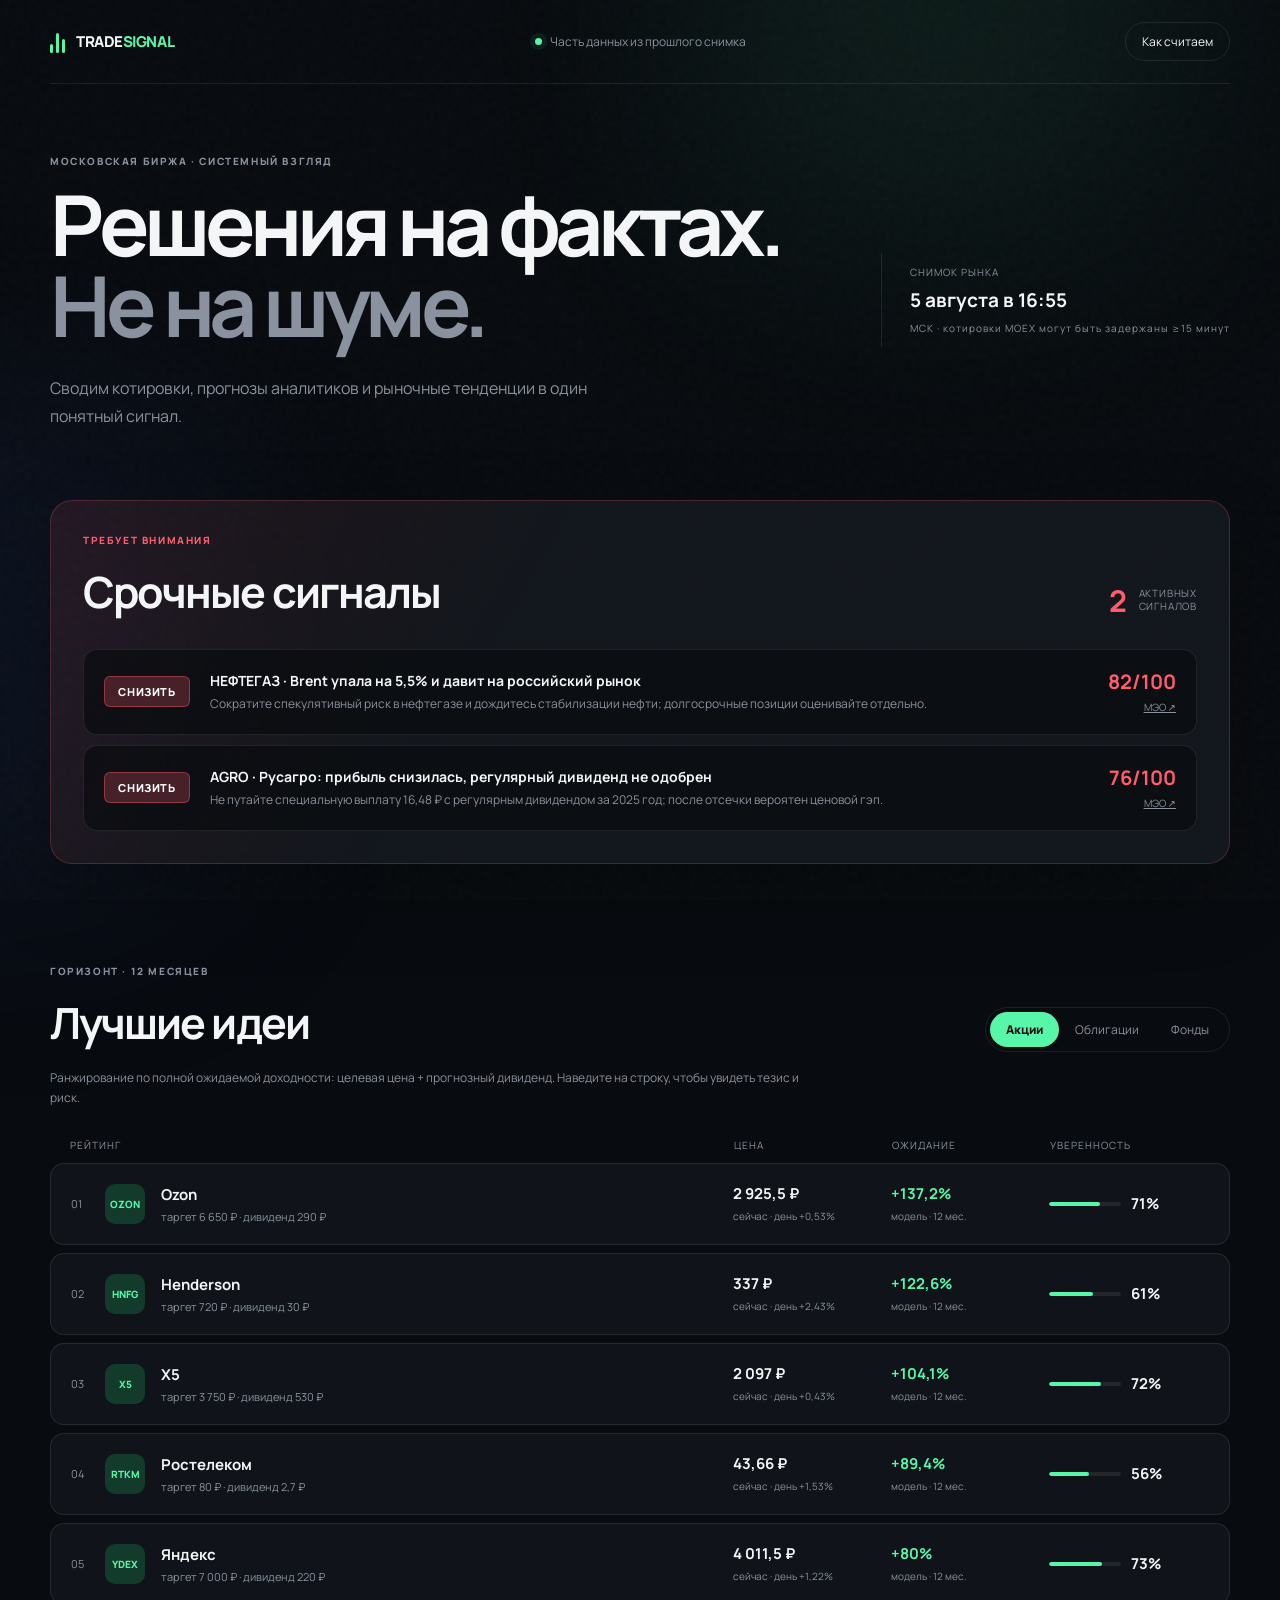
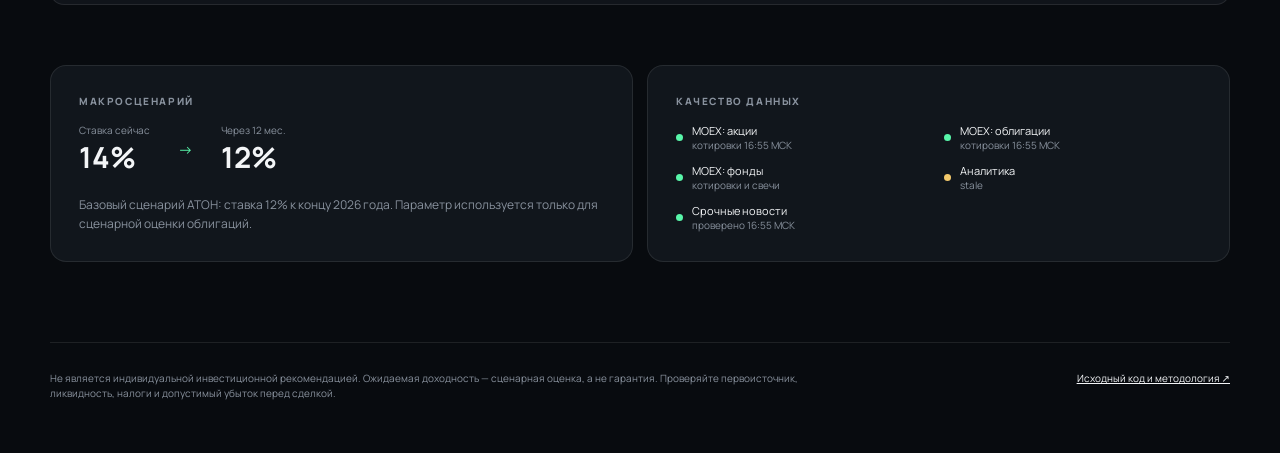
==== index.html @ 55009b74 "Build Russian market signal dashboard Provide transparent rankings and urgent alerts with scheduled " ====
<!doctype html>
<html lang="ru">
<head>
  <meta charset="utf-8">
  <meta name="viewport" content="width=device-width,initial-scale=1">
  <meta name="description" content="Сигналы по акциям, облигациям и фондам Московской биржи">
  <title>TradeSignal — российский рынок</title>
  <link rel="preconnect" href="https://fonts.googleapis.com">
  <link rel="preconnect" href="https://fonts.gstatic.com" crossorigin>
  <link href="https://fonts.googleapis.com/css2?family=Manrope:wght@400;500;600;700;800&display=swap" rel="stylesheet">
  <link rel="stylesheet" href="styles.css">
</head>
<body>
  <div class="ambient ambient-a"></div>
  <div class="ambient ambient-b"></div>
  <header class="site-header">
    <a class="brand" href="#" aria-label="TradeSignal">
      <span class="brand-mark"><i></i><i></i><i></i></span>
      <span>TRADE<span>SIGNAL</span></span>
    </a>
    <div class="market-state"><span class="pulse"></span><span id="market-state">Данные загружаются</span></div>
    <button class="ghost-button" id="method-button">Как считаем</button>
  </header>

  <main>
    <section class="hero">
      <div>
        <p class="eyebrow">МОСКОВСКАЯ БИРЖА · СИСТЕМНЫЙ ВЗГЛЯД</p>
        <h1>Решения на фактах.<br><span>Не на шуме.</span></h1>
        <p class="hero-copy">Сводим котировки, прогнозы аналитиков и рыночные тенденции в один понятный сигнал.</p>
      </div>
      <div class="hero-meta">
        <span>СНИМОК РЫНКА</span>
        <strong id="updated-at">—</strong>
        <small>МСК · котировки MOEX могут быть задержаны ≥15 минут</small>
      </div>
    </section>

    <section class="urgent-section" aria-labelledby="urgent-title">
      <div class="urgent-heading">
        <div>
          <p class="eyebrow danger">ТРЕБУЕТ ВНИМАНИЯ</p>
          <h2 id="urgent-title">Срочные сигналы</h2>
        </div>
        <div class="signal-count"><b id="signal-count">0</b><span>активных<br>сигналов</span></div>
      </div>
      <div id="urgent-list" class="urgent-list">
        <div class="empty-state">Проверяем свежие события…</div>
      </div>
    </section>

    <section class="ideas-section">
      <div class="section-heading">
        <div>
          <p class="eyebrow">ГОРИЗОНТ · 12 МЕСЯЦЕВ</p>
          <h2>Лучшие идеи</h2>
        </div>
        <div class="tabs" role="tablist" aria-label="Тип инструмента">
          <button class="tab active" data-type="stocks" role="tab">Акции</button>
          <button class="tab" data-type="bonds" role="tab">Облигации</button>
          <button class="tab" data-type="funds" role="tab">Фонды</button>
        </div>
      </div>
      <div class="category-note" id="category-note"></div>
      <div class="ranking-head">
        <span>Рейтинг</span><span>Цена</span><span>Ожидание</span><span>Уверенность</span>
      </div>
      <div id="ranking" class="ranking"></div>
    </section>

    <section class="context-grid">
      <article class="context-card">
        <p class="eyebrow">МАКРОСЦЕНАРИЙ</p>
        <div class="rate-row">
          <div><span>Ставка сейчас</span><strong id="rate-now">—</strong></div>
          <span class="rate-arrow">→</span>
          <div><span>Через 12 мес.</span><strong id="rate-target">—</strong></div>
        </div>
        <p id="macro-note"></p>
      </article>
      <article class="context-card">
        <p class="eyebrow">КАЧЕСТВО ДАННЫХ</p>
        <div id="source-health" class="source-health"></div>
      </article>
    </section>
  </main>

  <footer>
    <p id="disclaimer"></p>
    <a href="https://github.com/VasyaForester/TradeSignal" target="_blank" rel="noreferrer">Исходный код и методология ↗</a>
  </footer>

  <dialog id="method-dialog">
    <button class="dialog-close" aria-label="Закрыть">×</button>
    <p class="eyebrow">МЕТОДОЛОГИЯ</p>
    <h2>Откуда берется рейтинг</h2>
    <div class="method-block">
      <b>Акции</b>
      <p>Полная ожидаемая доходность = рост до целевой цены аналитиков + прогнозный дивиденд. Уверенность снижается по мере устаревания прогноза.</p>
    </div>
    <div class="method-block">
      <b>Облигации</b>
      <p>Доходность к погашению + сценарный эффект изменения ставки с учетом дюрации. Это сценарий, не обещание результата.</p>
    </div>
    <div class="method-block">
      <b>Фонды</b>
      <p id="fund-method"></p>
    </div>
    <p class="dialog-warning">Любой сигнал — повод для проверки, а не команда на сделку. Учитывайте горизонт, ликвидность и допустимый убыток.</p>
  </dialog>

  <script src="app.js" defer></script>
</body>
</html>
---- styles.css ----
:root {
  --bg: #080b0f;
  --panel: rgba(18, 23, 29, .86);
  --panel-2: #11161c;
  --line: rgba(255, 255, 255, .09);
  --text: #f3f5f7;
  --muted: #89929e;
  --green: #58f6a9;
  --green-deep: #123b2b;
  --red: #ff5d6c;
  --amber: #f3c96b;
}

* { box-sizing: border-box; }
html { scroll-behavior: smooth; }
body {
  margin: 0;
  color: var(--text);
  background: var(--bg);
  font-family: "Manrope", system-ui, sans-serif;
  font-size: 15px;
  min-height: 100vh;
}
body::before {
  content: "";
  position: fixed;
  inset: 0;
  pointer-events: none;
  opacity: .18;
  background-image: url("data:image/svg+xml,%3Csvg viewBox='0 0 180 180' xmlns='http://www.w3.org/2000/svg'%3E%3Cfilter id='n'%3E%3CfeTurbulence type='fractalNoise' baseFrequency='.8' numOctaves='3' stitchTiles='stitch'/%3E%3C/filter%3E%3Crect width='100%25' height='100%25' filter='url(%23n)' opacity='.14'/%3E%3C/svg%3E");
}
.ambient { position: fixed; width: 480px; height: 480px; filter: blur(130px); opacity: .07; pointer-events: none; }
.ambient-a { background: var(--green); top: -240px; right: 8%; }
.ambient-b { background: #4b76ff; bottom: 0; left: -260px; }

.site-header, main, footer { width: min(1180px, calc(100% - 48px)); margin-inline: auto; position: relative; }
.site-header {
  height: 84px;
  display: grid;
  grid-template-columns: 1fr auto 1fr;
  align-items: center;
  border-bottom: 1px solid var(--line);
}
.brand { color: var(--text); text-decoration: none; font-weight: 800; letter-spacing: -.03em; display: flex; gap: 11px; align-items: center; }
.brand > span:last-child span { color: var(--green); }
.brand-mark { display: flex; height: 22px; gap: 3px; align-items: end; }
.brand-mark i { width: 3px; border-radius: 2px; display: block; background: var(--green); }
.brand-mark i:nth-child(1) { height: 9px; } .brand-mark i:nth-child(2) { height: 20px; } .brand-mark i:nth-child(3) { height: 14px; }
.market-state { color: var(--muted); font-size: 12px; display: flex; align-items: center; gap: 8px; }
.pulse { width: 7px; height: 7px; border-radius: 50%; background: var(--green); box-shadow: 0 0 0 5px rgba(88, 246, 169, .08); }
.ghost-button { justify-self: end; color: var(--text); border: 1px solid var(--line); background: transparent; padding: 10px 16px; border-radius: 99px; cursor: pointer; font: inherit; font-size: 12px; }
.ghost-button:hover { border-color: rgba(88,246,169,.45); }

.hero { min-height: 380px; display: flex; align-items: center; justify-content: space-between; padding: 70px 0 54px; }
.eyebrow { margin: 0 0 15px; color: var(--muted); letter-spacing: .16em; font-size: 10px; font-weight: 800; }
.eyebrow.danger { color: var(--red); }
h1, h2, p { margin-top: 0; }
h1 { font-size: clamp(46px, 7vw, 84px); line-height: .97; letter-spacing: -.065em; margin-bottom: 28px; max-width: 800px; }
h1 span { color: var(--muted); }
h2 { font-size: clamp(28px, 4vw, 43px); letter-spacing: -.045em; margin-bottom: 0; }
.hero-copy { color: var(--muted); max-width: 575px; line-height: 1.75; font-size: 16px; }
.hero-meta { border-left: 1px solid var(--line); min-width: 215px; padding: 12px 0 12px 28px; display: flex; flex-direction: column; gap: 8px; }
.hero-meta span, .hero-meta small { color: var(--muted); font-size: 10px; letter-spacing: .1em; }
.hero-meta strong { font-size: 19px; }

.urgent-section {
  background: linear-gradient(120deg, rgba(255,93,108,.1), rgba(20,25,31,.9) 38%);
  border: 1px solid rgba(255,93,108,.23);
  border-radius: 22px;
  padding: 32px;
  box-shadow: 0 30px 80px rgba(0,0,0,.22);
}
.urgent-heading, .section-heading { display: flex; align-items: end; justify-content: space-between; gap: 30px; margin-bottom: 28px; }
.signal-count { display: flex; align-items: center; gap: 12px; }
.signal-count b { color: var(--red); font-size: 30px; }
.signal-count span { color: var(--muted); font-size: 10px; line-height: 1.35; text-transform: uppercase; letter-spacing: .08em; }
.urgent-list { display: grid; gap: 10px; }
.urgent-card {
  display: grid;
  grid-template-columns: 86px 1fr auto;
  gap: 20px;
  align-items: center;
  background: rgba(8,11,15,.65);
  border: 1px solid var(--line);
  padding: 18px 20px;
  border-radius: 14px;
}
.action { font-weight: 800; font-size: 11px; border-radius: 6px; padding: 7px 8px; text-align: center; letter-spacing: .06em; }
.action.sell { color: #fff; background: rgba(255,93,108,.24); border: 1px solid rgba(255,93,108,.4); }
.action.buy { color: var(--green); background: rgba(88,246,169,.1); border: 1px solid rgba(88,246,169,.25); }
.urgent-copy h3 { font-size: 14px; margin: 0 0 5px; }
.urgent-copy p { color: var(--muted); margin: 0; font-size: 12px; }
.urgent-source { text-align: right; }
.urgent-source b { display: block; font-size: 20px; color: var(--red); }
.urgent-source a { color: var(--muted); font-size: 10px; }
.empty-state { color: var(--muted); padding: 22px; border: 1px dashed var(--line); border-radius: 12px; text-align: center; }

.ideas-section { padding: 100px 0 60px; }
.tabs { display: flex; border: 1px solid var(--line); padding: 4px; border-radius: 99px; }
.tab { border: 0; color: var(--muted); background: transparent; border-radius: 99px; padding: 9px 16px; font: inherit; font-size: 12px; cursor: pointer; }
.tab.active { color: var(--bg); background: var(--green); font-weight: 800; }
.category-note { color: var(--muted); font-size: 12px; line-height: 1.65; max-width: 770px; min-height: 20px; margin: -12px 0 30px; }
.ranking-head, .rank-card {
  display: grid;
  grid-template-columns: minmax(320px, 1fr) 140px 140px 160px;
  gap: 18px;
  align-items: center;
}
.ranking-head { padding: 0 20px 11px; color: var(--muted); font-size: 10px; text-transform: uppercase; letter-spacing: .1em; }
.ranking { display: grid; gap: 8px; }
.rank-card { padding: 19px 20px; border: 1px solid var(--line); background: var(--panel); border-radius: 14px; transition: transform .2s, border-color .2s; }
.rank-card:hover { transform: translateY(-2px); border-color: rgba(88,246,169,.25); }
.instrument { display: flex; align-items: center; gap: 16px; min-width: 0; }
.rank-number { color: var(--muted); font-size: 11px; width: 18px; }
.ticker-icon { width: 40px; height: 40px; border-radius: 10px; background: var(--green-deep); color: var(--green); display: grid; place-items: center; font-size: 10px; font-weight: 800; }
.instrument-name { min-width: 0; }
.instrument-name b, .instrument-name span { display: block; }
.instrument-name span { color: var(--muted); font-size: 11px; margin-top: 4px; white-space: nowrap; overflow: hidden; text-overflow: ellipsis; max-width: 330px; }
.metric b { display: block; font-size: 15px; }
.metric small { color: var(--muted); font-size: 10px; }
.expected { color: var(--green); }
.confidence { display: flex; align-items: center; gap: 10px; }
.confidence-track { width: 72px; height: 4px; background: rgba(255,255,255,.08); overflow: hidden; border-radius: 2px; }
.confidence-track i { height: 100%; background: var(--green); display: block; border-radius: 2px; }
.details { display: none; grid-column: 1 / -1; border-top: 1px solid var(--line); padding-top: 16px; margin-top: 2px; grid-template-columns: 1fr 1fr; gap: 24px; color: var(--muted); font-size: 12px; line-height: 1.6; }
.rank-card:hover .details { display: grid; }
.details b { color: var(--text); display: block; margin-bottom: 3px; }

.context-grid { display: grid; grid-template-columns: 1fr 1fr; gap: 14px; margin-bottom: 80px; }
.context-card { padding: 28px; background: var(--panel-2); border: 1px solid var(--line); border-radius: 16px; }
.context-card > p:last-child { color: var(--muted); font-size: 12px; line-height: 1.6; margin: 18px 0 0; }
.rate-row { display: flex; align-items: center; gap: 28px; }
.rate-row div span, .source-item span { color: var(--muted); display: block; font-size: 10px; }
.rate-row strong { font-size: 29px; }
.rate-arrow { color: var(--green); }
.source-health { display: grid; grid-template-columns: 1fr 1fr; gap: 11px; }
.source-item { display: flex; gap: 9px; align-items: center; font-size: 11px; }
.source-dot { width: 7px; height: 7px; border-radius: 50%; background: var(--green); }
.source-dot.stale { background: var(--amber); } .source-dot.error { background: var(--red); }

footer { border-top: 1px solid var(--line); padding: 28px 0 42px; display: flex; justify-content: space-between; gap: 24px; color: var(--muted); font-size: 10px; line-height: 1.5; }
footer p { max-width: 760px; }
footer a { color: var(--text); white-space: nowrap; }

dialog { color: var(--text); background: #12171d; border: 1px solid var(--line); border-radius: 18px; width: min(620px, calc(100% - 32px)); padding: 34px; box-shadow: 0 50px 120px #000; }
dialog::backdrop { background: rgba(0,0,0,.72); backdrop-filter: blur(8px); }
.dialog-close { position: absolute; right: 18px; top: 15px; color: var(--muted); border: 0; background: none; font-size: 25px; cursor: pointer; }
.method-block { border-top: 1px solid var(--line); padding: 17px 0 0; margin-top: 17px; }
.method-block p, .dialog-warning { color: var(--muted); line-height: 1.65; font-size: 12px; margin-bottom: 0; }
.dialog-warning { color: var(--amber); }

@media (max-width: 820px) {
  .site-header { grid-template-columns: 1fr auto; }
  .market-state { display: none; }
  .hero { display: block; min-height: 0; padding: 62px 0; }
  .hero-meta { margin-top: 40px; }
  .ranking-head { display: none; }
  .rank-card { grid-template-columns: 1fr 1fr; }
  .instrument { grid-column: 1 / -1; }
  .details { display: grid; }
  .context-grid { grid-template-columns: 1fr; }
}
@media (max-width: 560px) {
  .site-header, main, footer { width: min(100% - 28px, 1180px); }
  .site-header { height: 70px; }
  .ghost-button { padding: 8px 11px; }
  .hero { padding-top: 48px; }
  .hero-copy { font-size: 14px; }
  .urgent-section { padding: 22px 18px; }
  .urgent-card { grid-template-columns: 70px 1fr; gap: 13px; }
  .urgent-source { grid-column: 2; text-align: left; display: flex; gap: 8px; align-items: center; }
  .urgent-source b { font-size: 14px; }
  .section-heading { align-items: flex-start; flex-direction: column; }
  .ideas-section { padding-top: 72px; }
  .rank-card { padding: 17px; }
  .metric:nth-of-type(2) { display: none; }
  .details { grid-template-columns: 1fr; }
  .source-health { grid-template-columns: 1fr; }
  footer { flex-direction: column; }
}
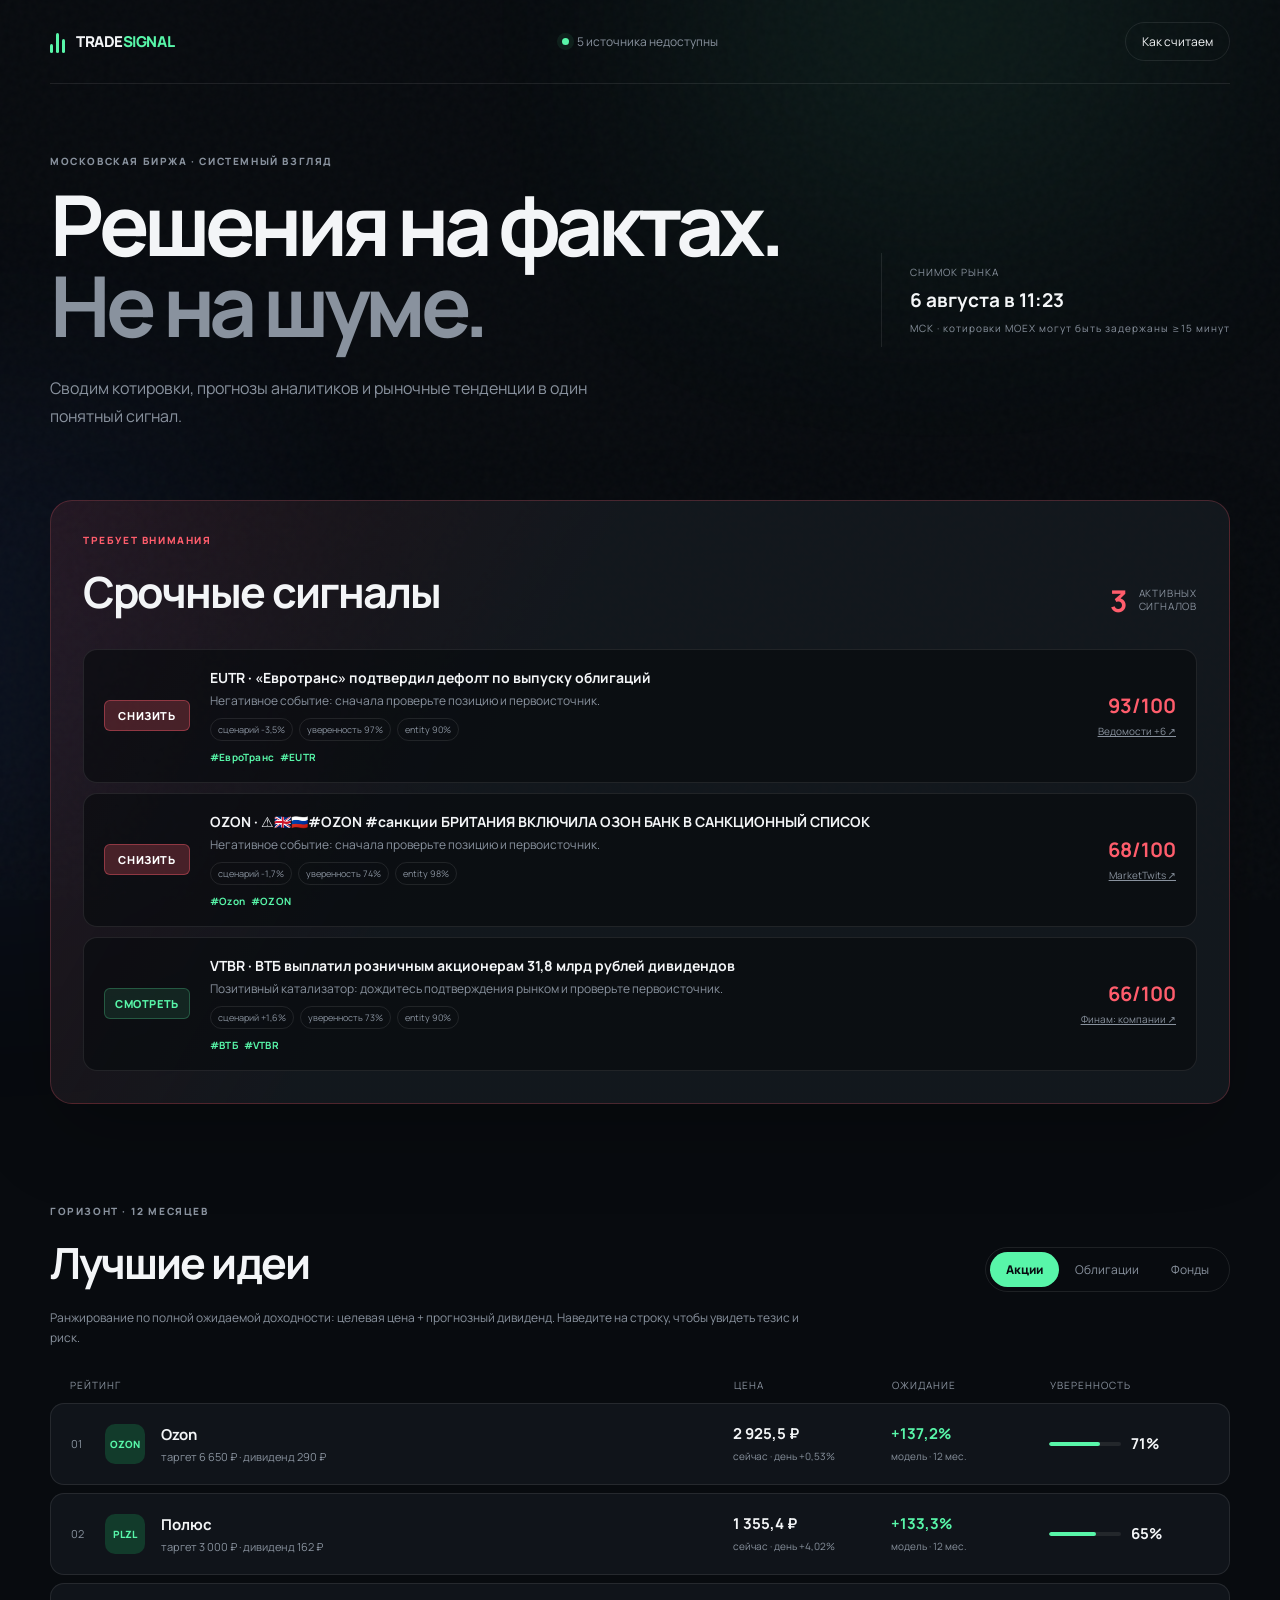
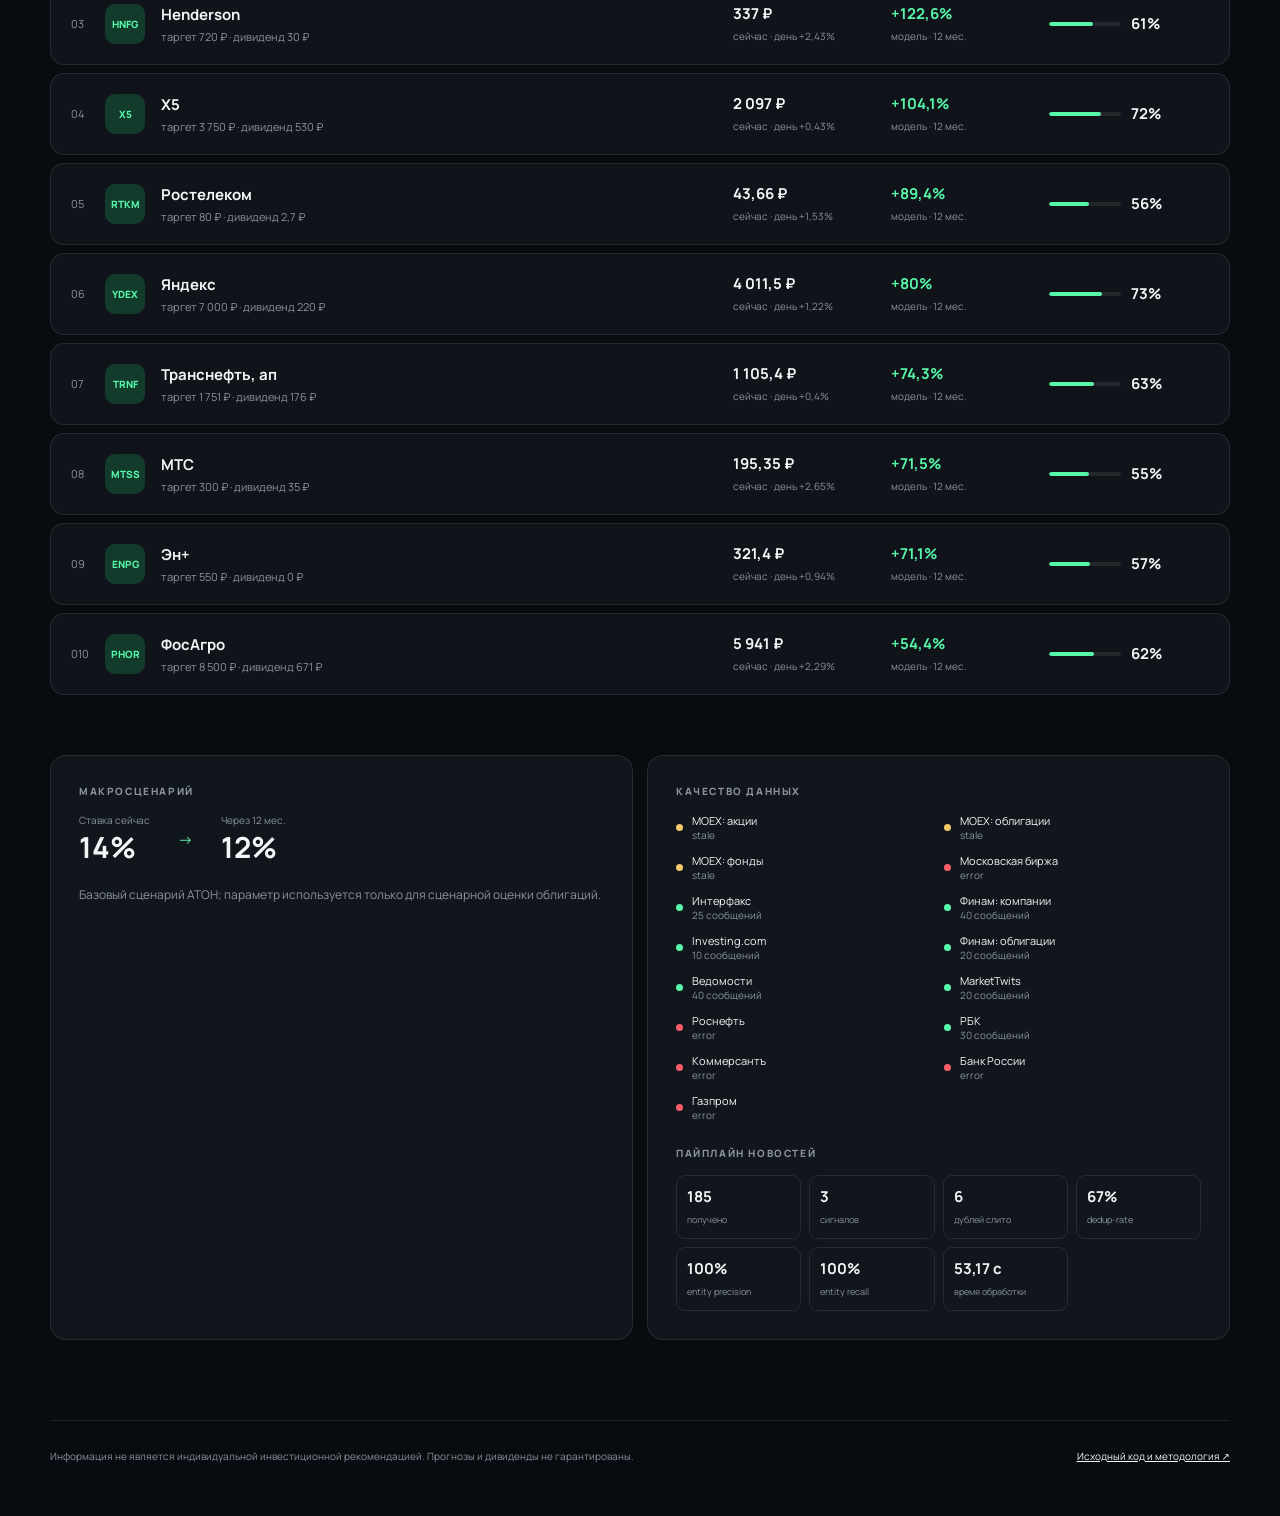
==== commit ce7219bf: "Improve news signal quality and coverage Add source expansion, entity linking, event deduplication, " ====
--- a/index.html
+++ b/index.html
@@ -81,6 +81,8 @@
       <article class="context-card">
         <p class="eyebrow">КАЧЕСТВО ДАННЫХ</p>
         <div id="source-health" class="source-health"></div>
+        <p class="eyebrow pipeline-title">ПАЙПЛАЙН НОВОСТЕЙ</p>
+        <div id="pipeline-metrics" class="pipeline-metrics"></div>
       </article>
     </section>
   </main>
@@ -106,6 +108,10 @@
       <b>Фонды</b>
       <p id="fund-method"></p>
     </div>
+    <div class="method-block">
+      <b>Срочные сигналы</b>
+      <p>Компании связываются с тикерами по явным кодам, ISIN и базе алиасов. Похожие заголовки внутри одной компании объединяются. Sentiment и сценарная реакция цены рассчитаны прозрачной правиловой моделью, а не являются прогнозом гарантированной доходности.</p>
+    </div>
     <p class="dialog-warning">Любой сигнал — повод для проверки, а не команда на сделку. Учитывайте горизонт, ликвидность и допустимый убыток.</p>
   </dialog>
 
--- a/styles.css
+++ b/styles.css
@@ -90,6 +90,10 @@
 .action.buy { color: var(--green); background: rgba(88,246,169,.1); border: 1px solid rgba(88,246,169,.25); }
 .urgent-copy h3 { font-size: 14px; margin: 0 0 5px; }
 .urgent-copy p { color: var(--muted); margin: 0; font-size: 12px; }
+.signal-impact { display: flex; flex-wrap: wrap; gap: 6px; margin-top: 9px; }
+.signal-impact span { padding: 4px 7px; border: 1px solid var(--line); border-radius: 999px; color: var(--muted); font-size: 9px; }
+.signal-tags { display: flex; flex-wrap: wrap; gap: 6px; margin-top: 9px; }
+.signal-tags span { color: var(--green); font-size: 10px; font-weight: 700; letter-spacing: .02em; }
 .urgent-source { text-align: right; }
 .urgent-source b { display: block; font-size: 20px; color: var(--red); }
 .urgent-source a { color: var(--muted); font-size: 10px; }
@@ -137,6 +141,11 @@
 .source-item { display: flex; gap: 9px; align-items: center; font-size: 11px; }
 .source-dot { width: 7px; height: 7px; border-radius: 50%; background: var(--green); }
 .source-dot.stale { background: var(--amber); } .source-dot.error { background: var(--red); }
+.pipeline-title { margin-top: 24px; }
+.pipeline-metrics { display: grid; grid-template-columns: repeat(4, 1fr); gap: 8px; }
+.pipeline-metric { padding: 10px; border: 1px solid var(--line); border-radius: 9px; }
+.pipeline-metric b { display: block; font-size: 15px; }
+.pipeline-metric span { color: var(--muted); font-size: 9px; }
 
 footer { border-top: 1px solid var(--line); padding: 28px 0 42px; display: flex; justify-content: space-between; gap: 24px; color: var(--muted); font-size: 10px; line-height: 1.5; }
 footer p { max-width: 760px; }
@@ -176,5 +185,6 @@
   .metric:nth-of-type(2) { display: none; }
   .details { grid-template-columns: 1fr; }
   .source-health { grid-template-columns: 1fr; }
+  .pipeline-metrics { grid-template-columns: 1fr 1fr; }
   footer { flex-direction: column; }
 }
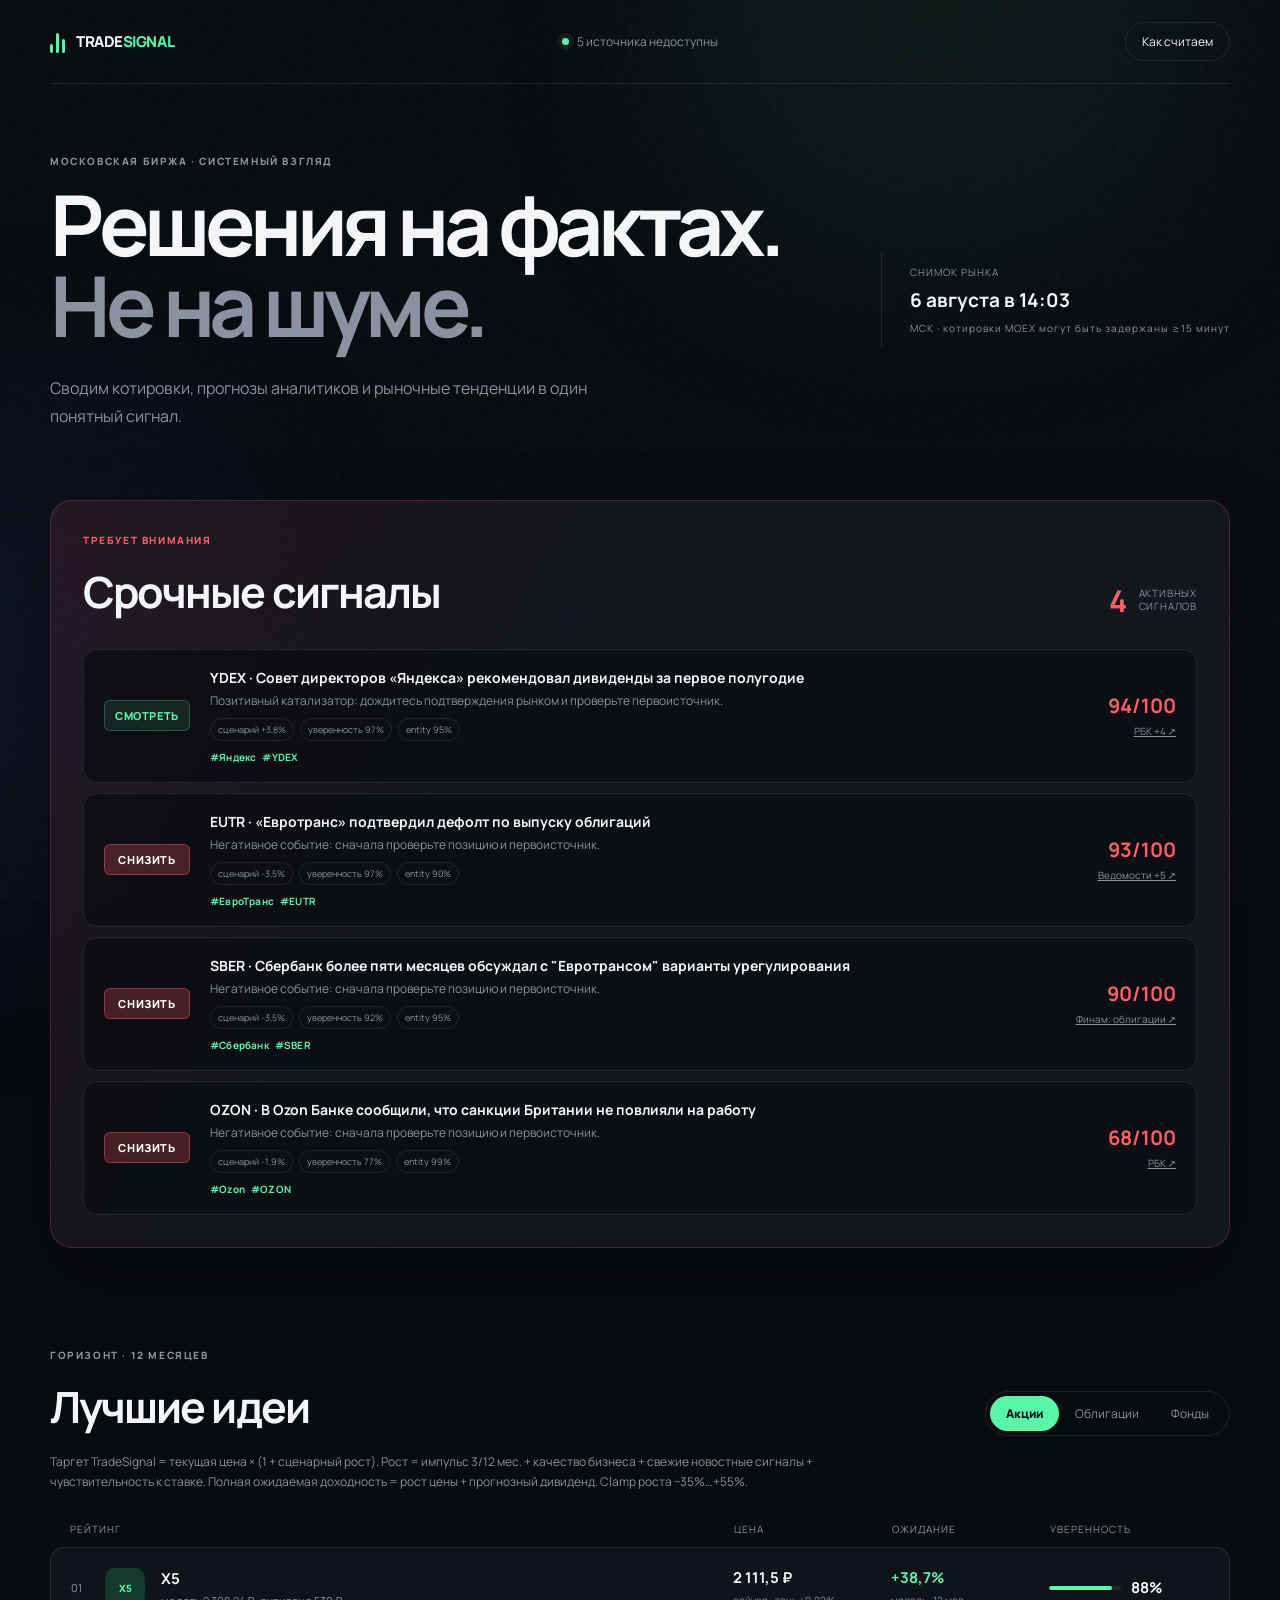
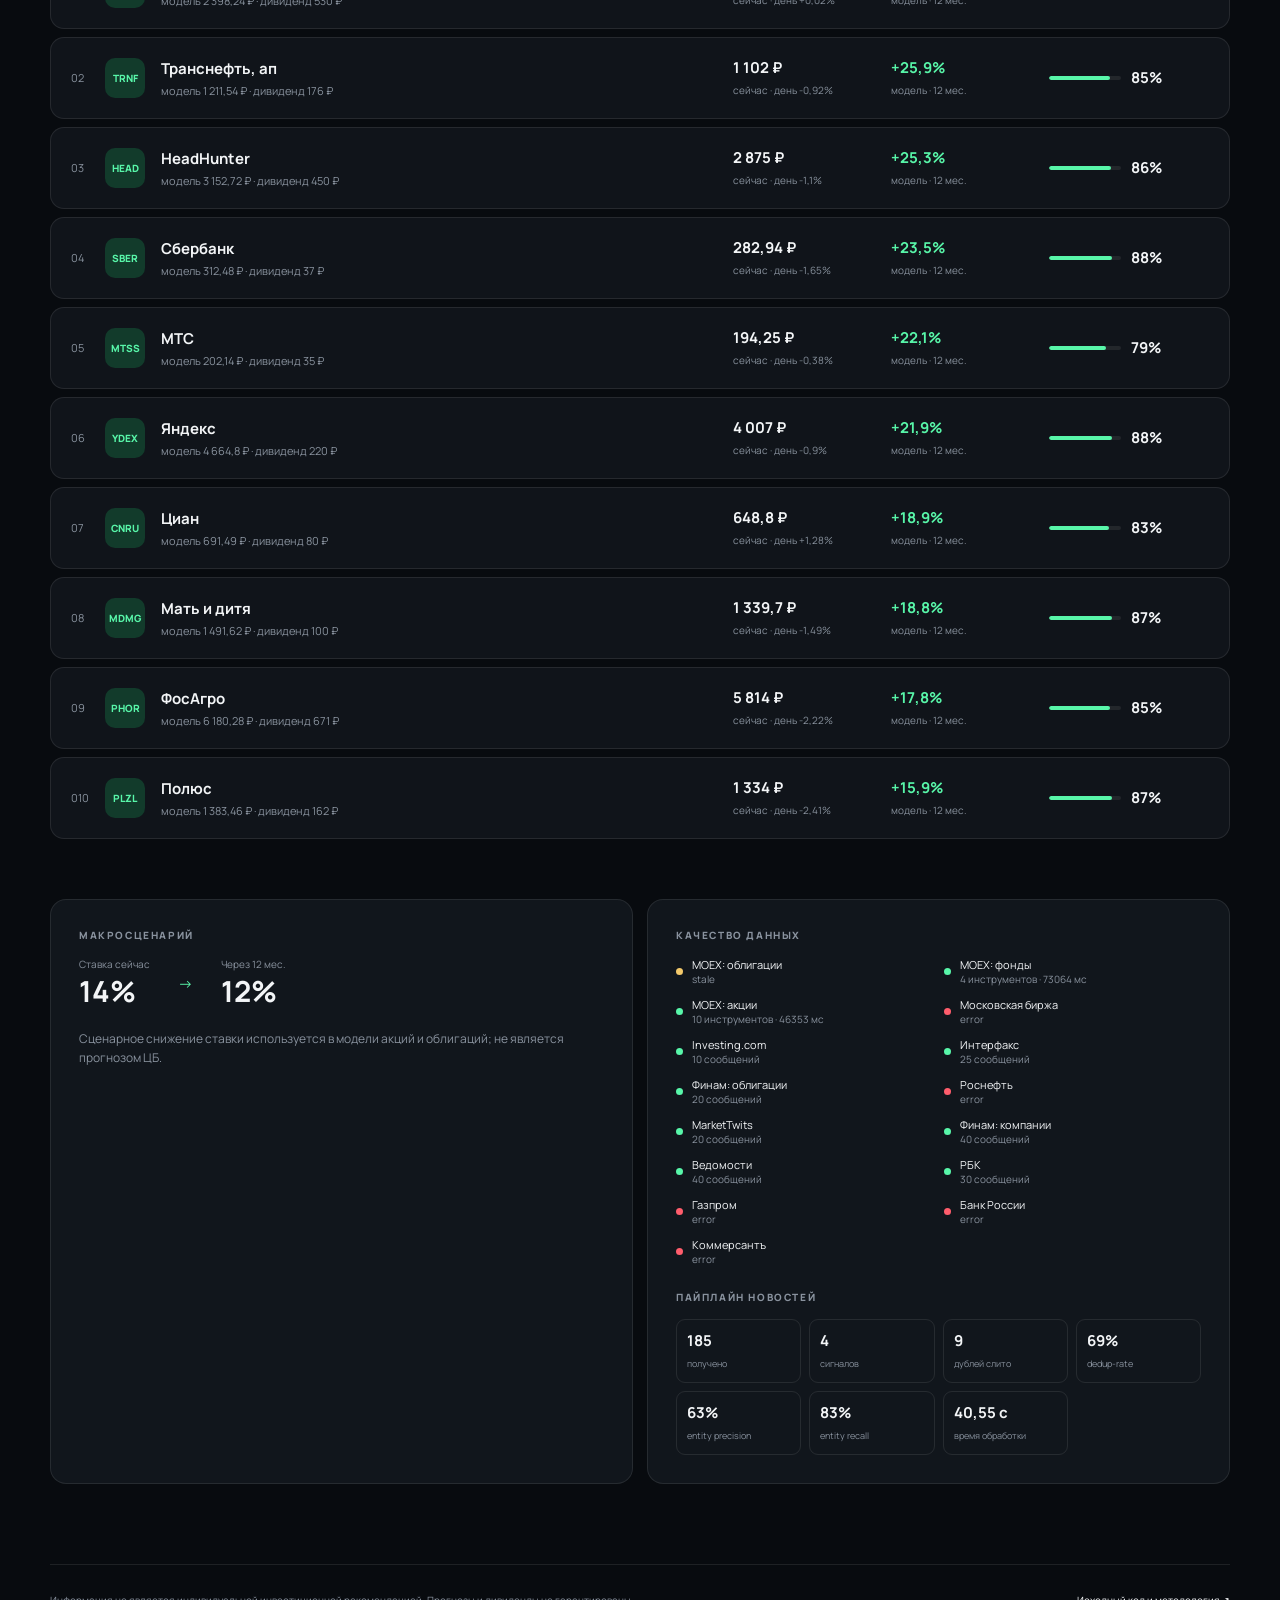
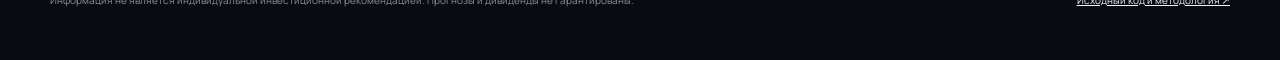
==== commit c7ff9fed: "Replace stale broker targets with TradeSignal model Compute 12-month stock targets each run from liv" ====
--- a/index.html
+++ b/index.html
@@ -98,7 +98,7 @@
     <h2>Откуда берется рейтинг</h2>
     <div class="method-block">
       <b>Акции</b>
-      <p>Полная ожидаемая доходность = рост до целевой цены аналитиков + прогнозный дивиденд. Уверенность снижается по мере устаревания прогноза.</p>
+      <p id="stock-method">Таргет пересчитывает модель TradeSignal при каждом обновлении: импульс 3/12 мес., качество бизнеса, свежие новости и чувствительность к ставке. Полная доходность = рост цены + дивиденд. Это не консенсус брокеров.</p>
     </div>
     <div class="method-block">
       <b>Облигации</b>
--- a/styles.css
+++ b/styles.css
@@ -129,6 +129,7 @@
 .details { display: none; grid-column: 1 / -1; border-top: 1px solid var(--line); padding-top: 16px; margin-top: 2px; grid-template-columns: 1fr 1fr; gap: 24px; color: var(--muted); font-size: 12px; line-height: 1.6; }
 .rank-card:hover .details { display: grid; }
 .details b { color: var(--text); display: block; margin-bottom: 3px; }
+.driver-line { display: block; margin-top: 7px; color: var(--green); font-size: 11px; }
 
 .context-grid { display: grid; grid-template-columns: 1fr 1fr; gap: 14px; margin-bottom: 80px; }
 .context-card { padding: 28px; background: var(--panel-2); border: 1px solid var(--line); border-radius: 16px; }
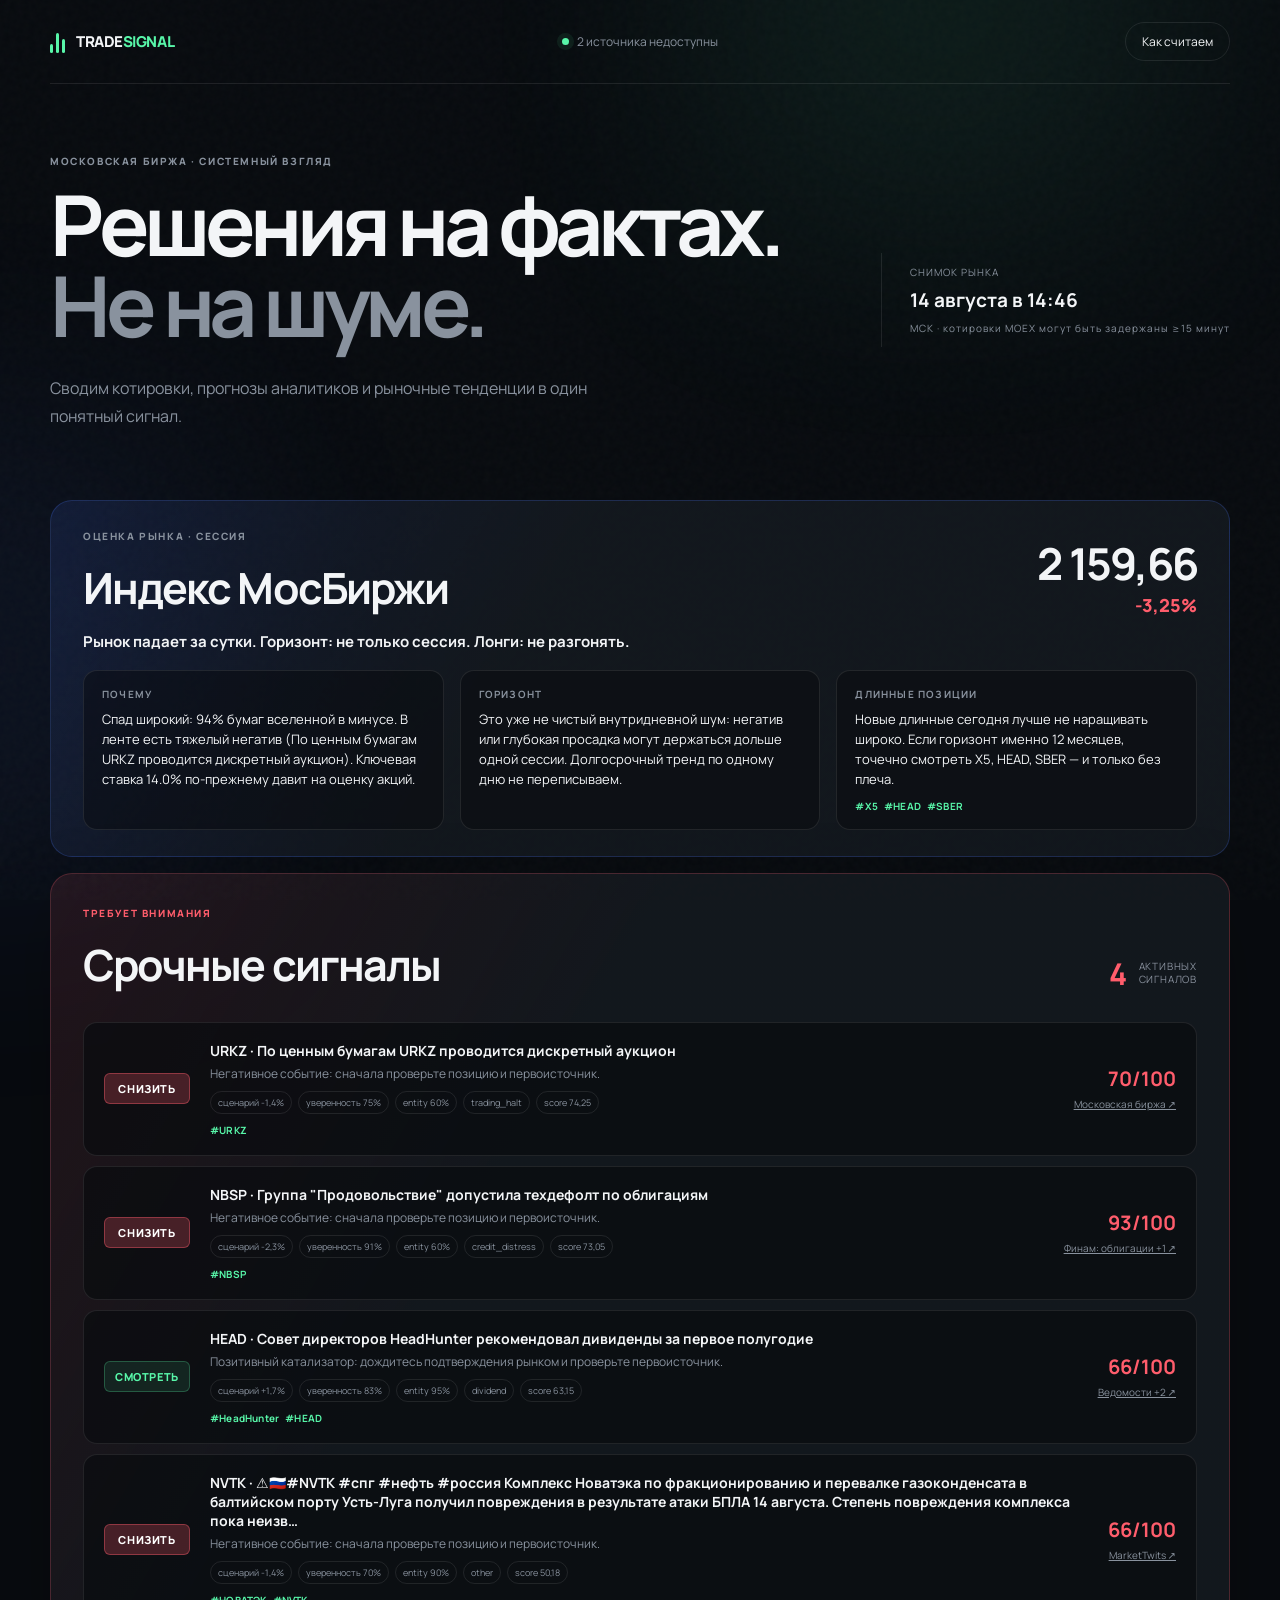
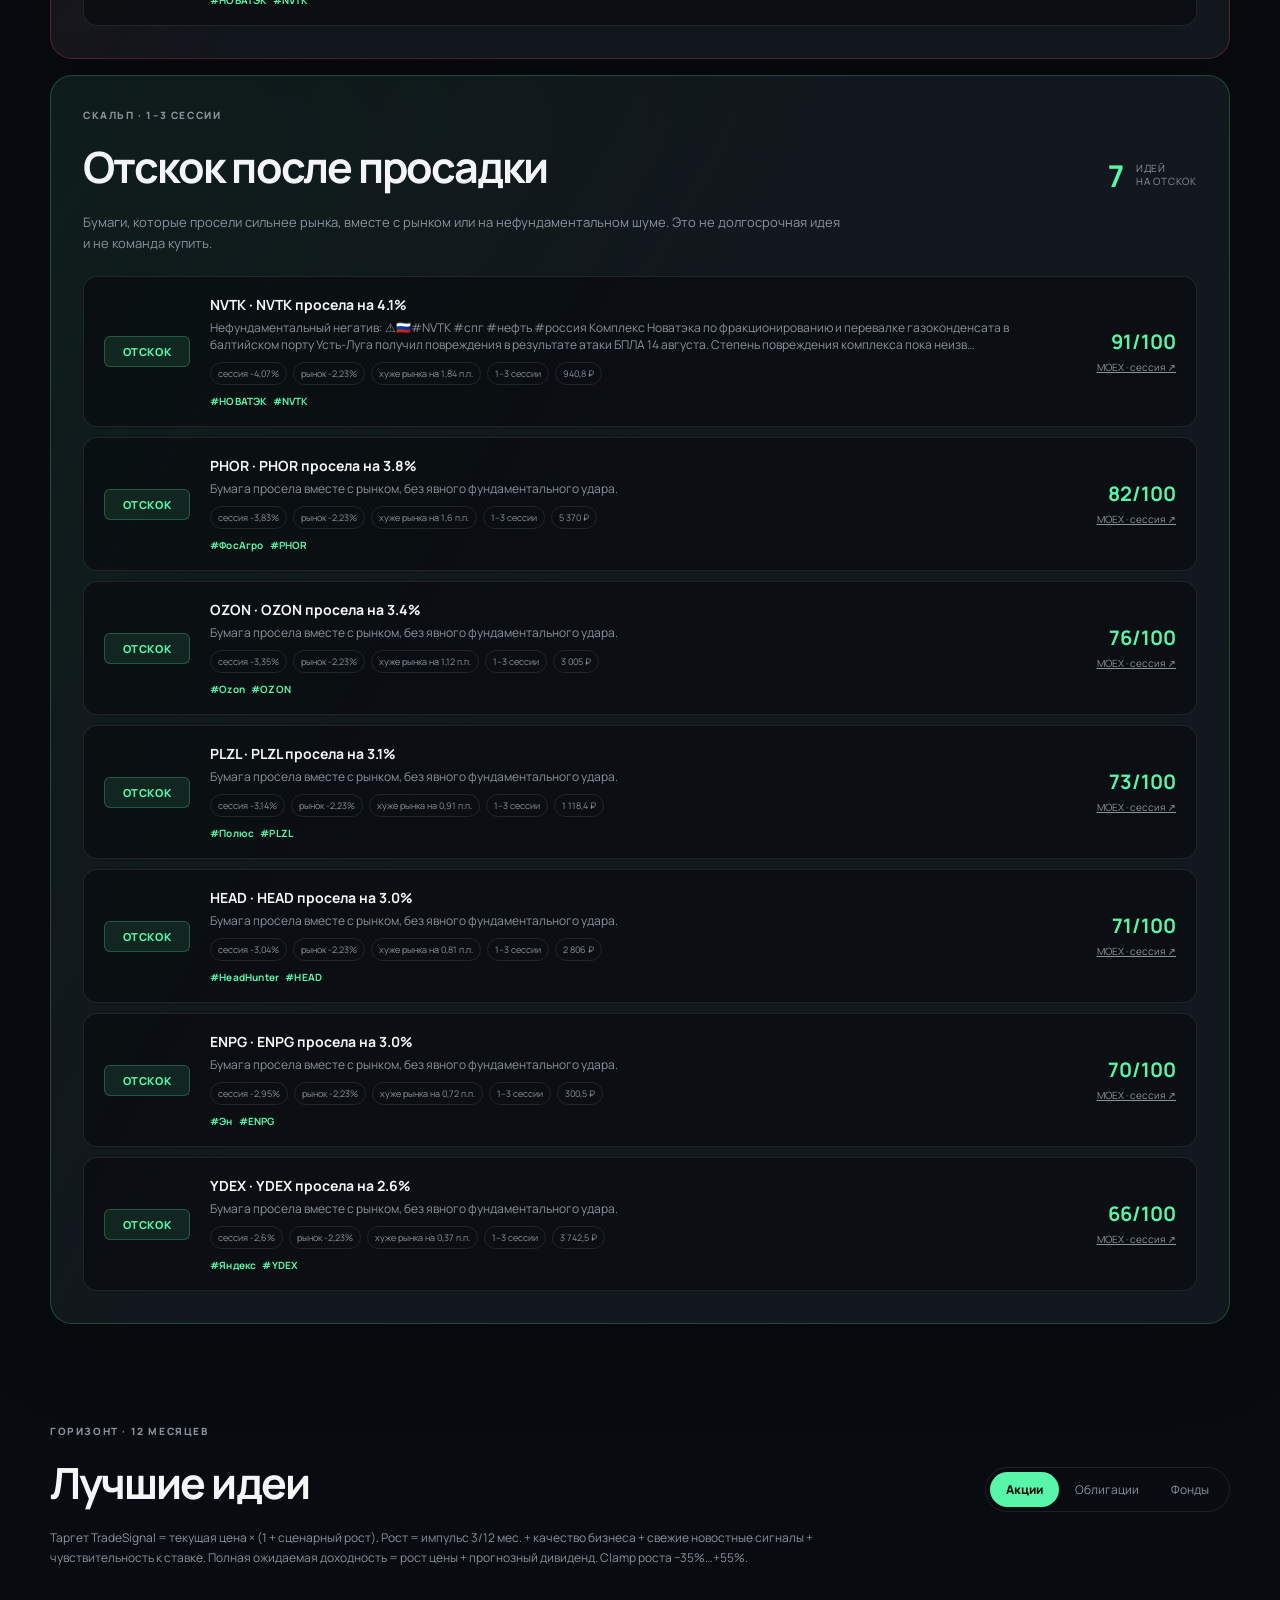
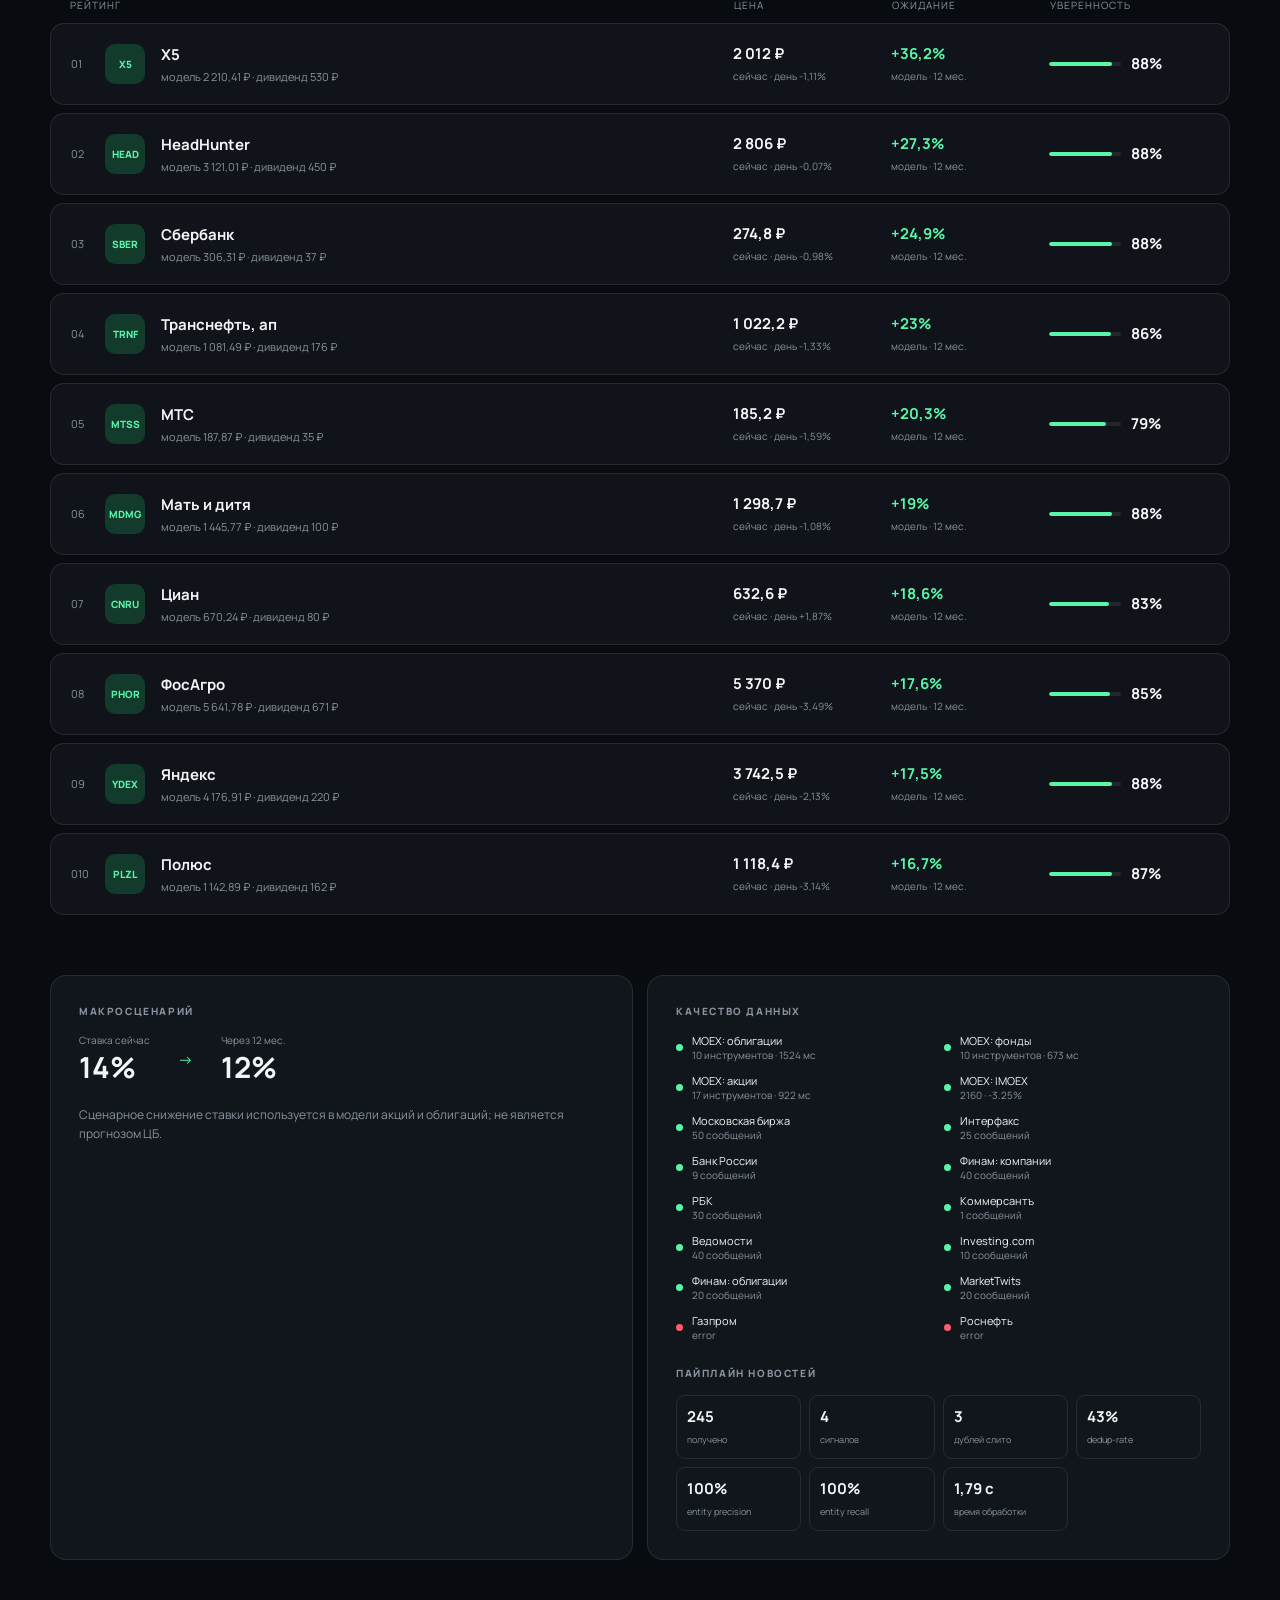
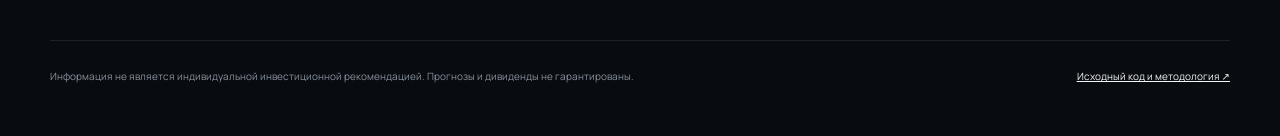
==== commit 39ad844b: "Add market brief and scalp bounce ideas above the rankings Co-authored-by: Cursor <cursoragent@curso" ====
--- a/index.html
+++ b/index.html
@@ -36,6 +36,35 @@
       </div>
     </section>
 
+    <section class="brief-section" aria-labelledby="brief-title">
+      <div class="brief-heading">
+        <div>
+          <p class="eyebrow">ОЦЕНКА РЫНКА · СЕССИЯ</p>
+          <h2 id="brief-title">Индекс МосБиржи</h2>
+        </div>
+        <div class="brief-index" id="brief-index">
+          <strong id="imoex-value">—</strong>
+          <span id="imoex-change">—</span>
+        </div>
+      </div>
+      <p class="brief-stance" id="brief-stance"></p>
+      <div class="brief-grid">
+        <article>
+          <b>Почему</b>
+          <p id="brief-why">Собираем индекс и ширину рынка…</p>
+        </article>
+        <article>
+          <b>Горизонт</b>
+          <p id="brief-outlook">—</p>
+        </article>
+        <article>
+          <b>Длинные позиции</b>
+          <p id="brief-longs">—</p>
+          <div class="signal-tags" id="brief-tickers"></div>
+        </article>
+      </div>
+    </section>
+
     <section class="urgent-section" aria-labelledby="urgent-title">
       <div class="urgent-heading">
         <div>
@@ -46,6 +75,20 @@
       </div>
       <div id="urgent-list" class="urgent-list">
         <div class="empty-state">Проверяем свежие события…</div>
+      </div>
+    </section>
+
+    <section class="scalp-section" aria-labelledby="scalp-title">
+      <div class="urgent-heading">
+        <div>
+          <p class="eyebrow">СКАЛЬП · 1–3 СЕССИИ</p>
+          <h2 id="scalp-title">Отскок после просадки</h2>
+        </div>
+        <div class="signal-count scalp-count"><b id="scalp-count">0</b><span>идей<br>на отскок</span></div>
+      </div>
+      <p class="scalp-note">Бумаги, которые просели сильнее рынка, вместе с рынком или на нефундаментальном шуме. Это не долгосрочная идея и не команда купить.</p>
+      <div id="scalp-list" class="urgent-list">
+        <div class="empty-state">Ищем аномальные просадки…</div>
       </div>
     </section>
 
@@ -109,8 +152,16 @@
       <p id="fund-method"></p>
     </div>
     <div class="method-block">
+      <b>Оценка рынка</b>
+      <p>Индекс МосБиржи (IMOEX) и суточное изменение — с Московской биржи. Текст «почему / горизонт / длинные» собирается правилами: ход индекса, доля бумаг в минусе, ставка и тип свежих новостей. Это не прогноз и не призыв открыть позицию.</p>
+    </div>
+    <div class="method-block">
       <b>Срочные сигналы</b>
       <p>Компании связываются с тикерами по явным кодам, ISIN и базе алиасов. Похожие заголовки внутри одной компании объединяются. Sentiment и сценарная реакция цены рассчитаны прозрачной правиловой моделью, а не являются прогнозом гарантированной доходности.</p>
+    </div>
+    <div class="method-block">
+      <b>Скальп · отскок</b>
+      <p>Ищем бумаги, которые за сессию просели сильнее медианы вселенной, вместе с общим спадом или на нефундаментальной новости (арест, иск, шум). Фундаментальный негатив — дефолт, санкции, halt, profit warning — в этот список не попадает.</p>
     </div>
     <p class="dialog-warning">Любой сигнал — повод для проверки, а не команда на сделку. Учитывайте горизонт, ликвидность и допустимый убыток.</p>
   </dialog>
--- a/styles.css
+++ b/styles.css
@@ -62,6 +62,31 @@
 .hero-meta { border-left: 1px solid var(--line); min-width: 215px; padding: 12px 0 12px 28px; display: flex; flex-direction: column; gap: 8px; }
 .hero-meta span, .hero-meta small { color: var(--muted); font-size: 10px; letter-spacing: .1em; }
 .hero-meta strong { font-size: 19px; }
+
+.brief-section {
+  margin: 0 0 16px;
+  background: linear-gradient(120deg, rgba(75,118,255,.12), rgba(20,25,31,.92) 40%);
+  border: 1px solid rgba(75,118,255,.22);
+  border-radius: 22px;
+  padding: 28px 32px 26px;
+}
+.brief-heading { display: flex; align-items: end; justify-content: space-between; gap: 24px; margin-bottom: 14px; }
+.brief-index { text-align: right; }
+.brief-index strong { display: block; font-size: clamp(32px, 5vw, 44px); letter-spacing: -.04em; }
+.brief-index span { font-size: 18px; font-weight: 800; }
+.brief-index span.up { color: var(--green); }
+.brief-index span.down { color: var(--red); }
+.brief-index span.flat { color: var(--amber); }
+.brief-stance { margin: 0 0 18px; font-size: 15px; font-weight: 700; }
+.brief-grid { display: grid; grid-template-columns: repeat(3, 1fr); gap: 16px; }
+.brief-grid article {
+  background: rgba(8,11,15,.5);
+  border: 1px solid var(--line);
+  border-radius: 14px;
+  padding: 16px 18px;
+}
+.brief-grid b { display: block; font-size: 10px; letter-spacing: .12em; text-transform: uppercase; color: var(--muted); margin-bottom: 8px; }
+.brief-grid p { margin: 0; color: var(--text); font-size: 13px; line-height: 1.55; }
 
 .urgent-section {
   background: linear-gradient(120deg, rgba(255,93,108,.1), rgba(20,25,31,.9) 38%);
@@ -97,6 +122,19 @@
 .urgent-source { text-align: right; }
 .urgent-source b { display: block; font-size: 20px; color: var(--red); }
 .urgent-source a { color: var(--muted); font-size: 10px; }
+
+.scalp-section {
+  margin-top: 16px;
+  background: linear-gradient(120deg, rgba(88,246,169,.08), rgba(20,25,31,.9) 42%);
+  border: 1px solid rgba(88,246,169,.22);
+  border-radius: 22px;
+  padding: 32px;
+  box-shadow: 0 30px 80px rgba(0,0,0,.18);
+}
+.scalp-note { color: var(--muted); font-size: 13px; line-height: 1.65; max-width: 760px; margin: -12px 0 22px; }
+.scalp-count b { color: var(--green); }
+.scalp-card .urgent-source b { color: var(--green); }
+.scalp-card .signal-tags span { color: var(--green); }
 .empty-state { color: var(--muted); padding: 22px; border: 1px dashed var(--line); border-radius: 12px; text-align: center; }
 
 .ideas-section { padding: 100px 0 60px; }
@@ -177,6 +215,11 @@
   .hero { padding-top: 48px; }
   .hero-copy { font-size: 14px; }
   .urgent-section { padding: 22px 18px; }
+  .scalp-section { padding: 22px 18px; }
+  .brief-section { padding: 22px 18px; }
+  .brief-heading { align-items: flex-start; flex-direction: column; }
+  .brief-index { text-align: left; }
+  .brief-grid { grid-template-columns: 1fr; }
   .urgent-card { grid-template-columns: 70px 1fr; gap: 13px; }
   .urgent-source { grid-column: 2; text-align: left; display: flex; gap: 8px; align-items: center; }
   .urgent-source b { font-size: 14px; }
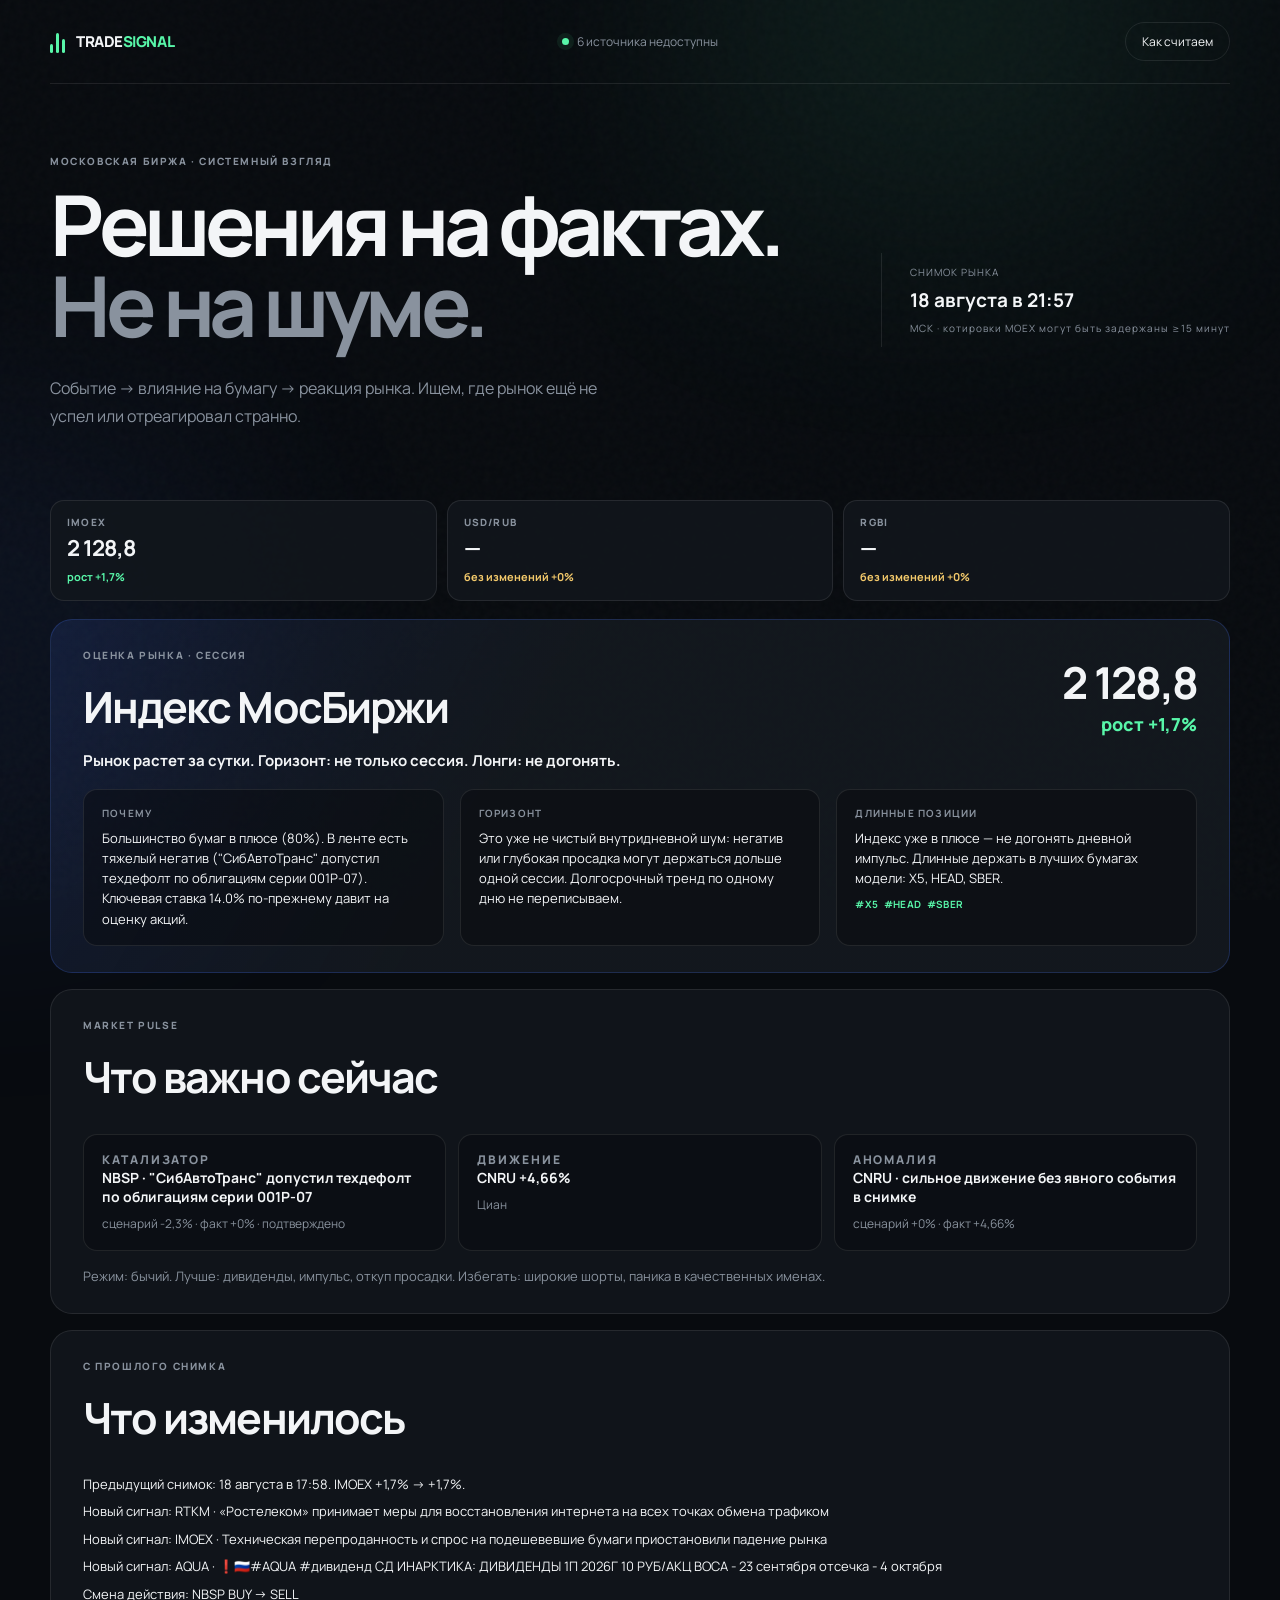
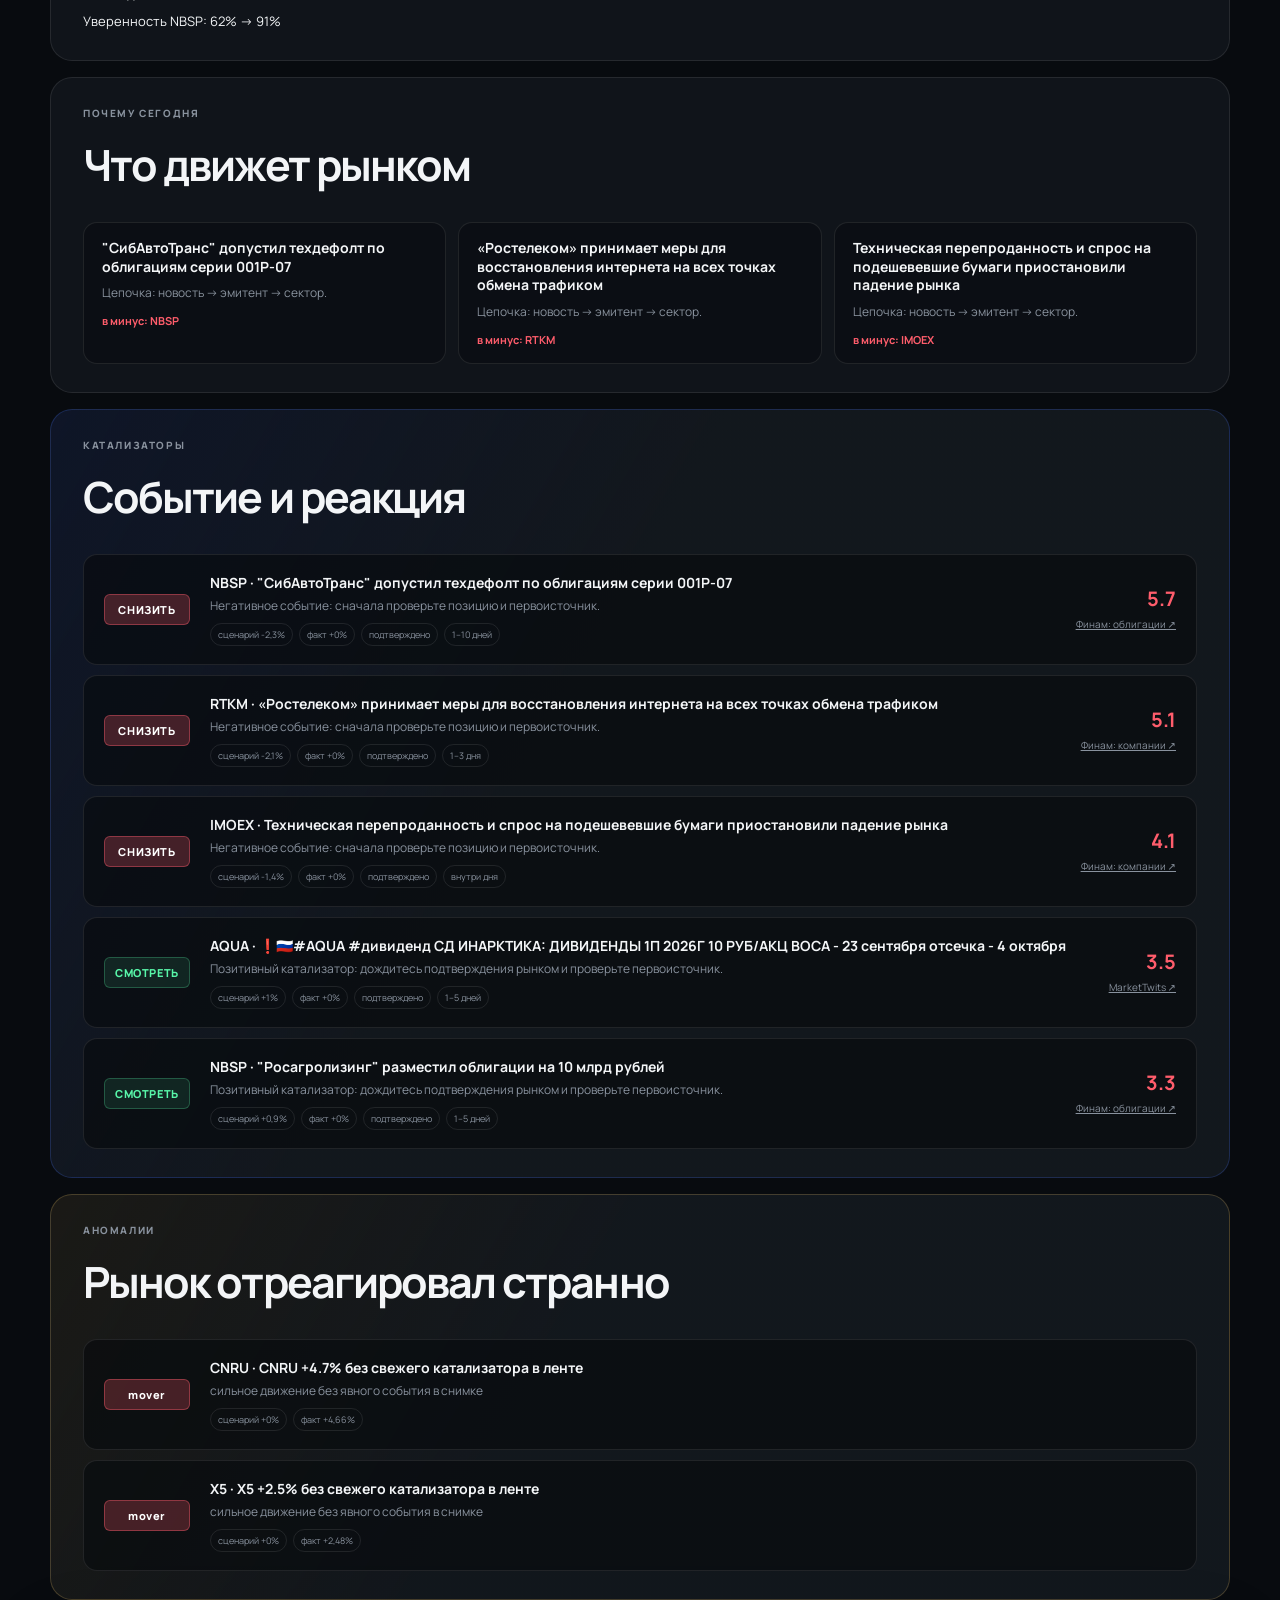
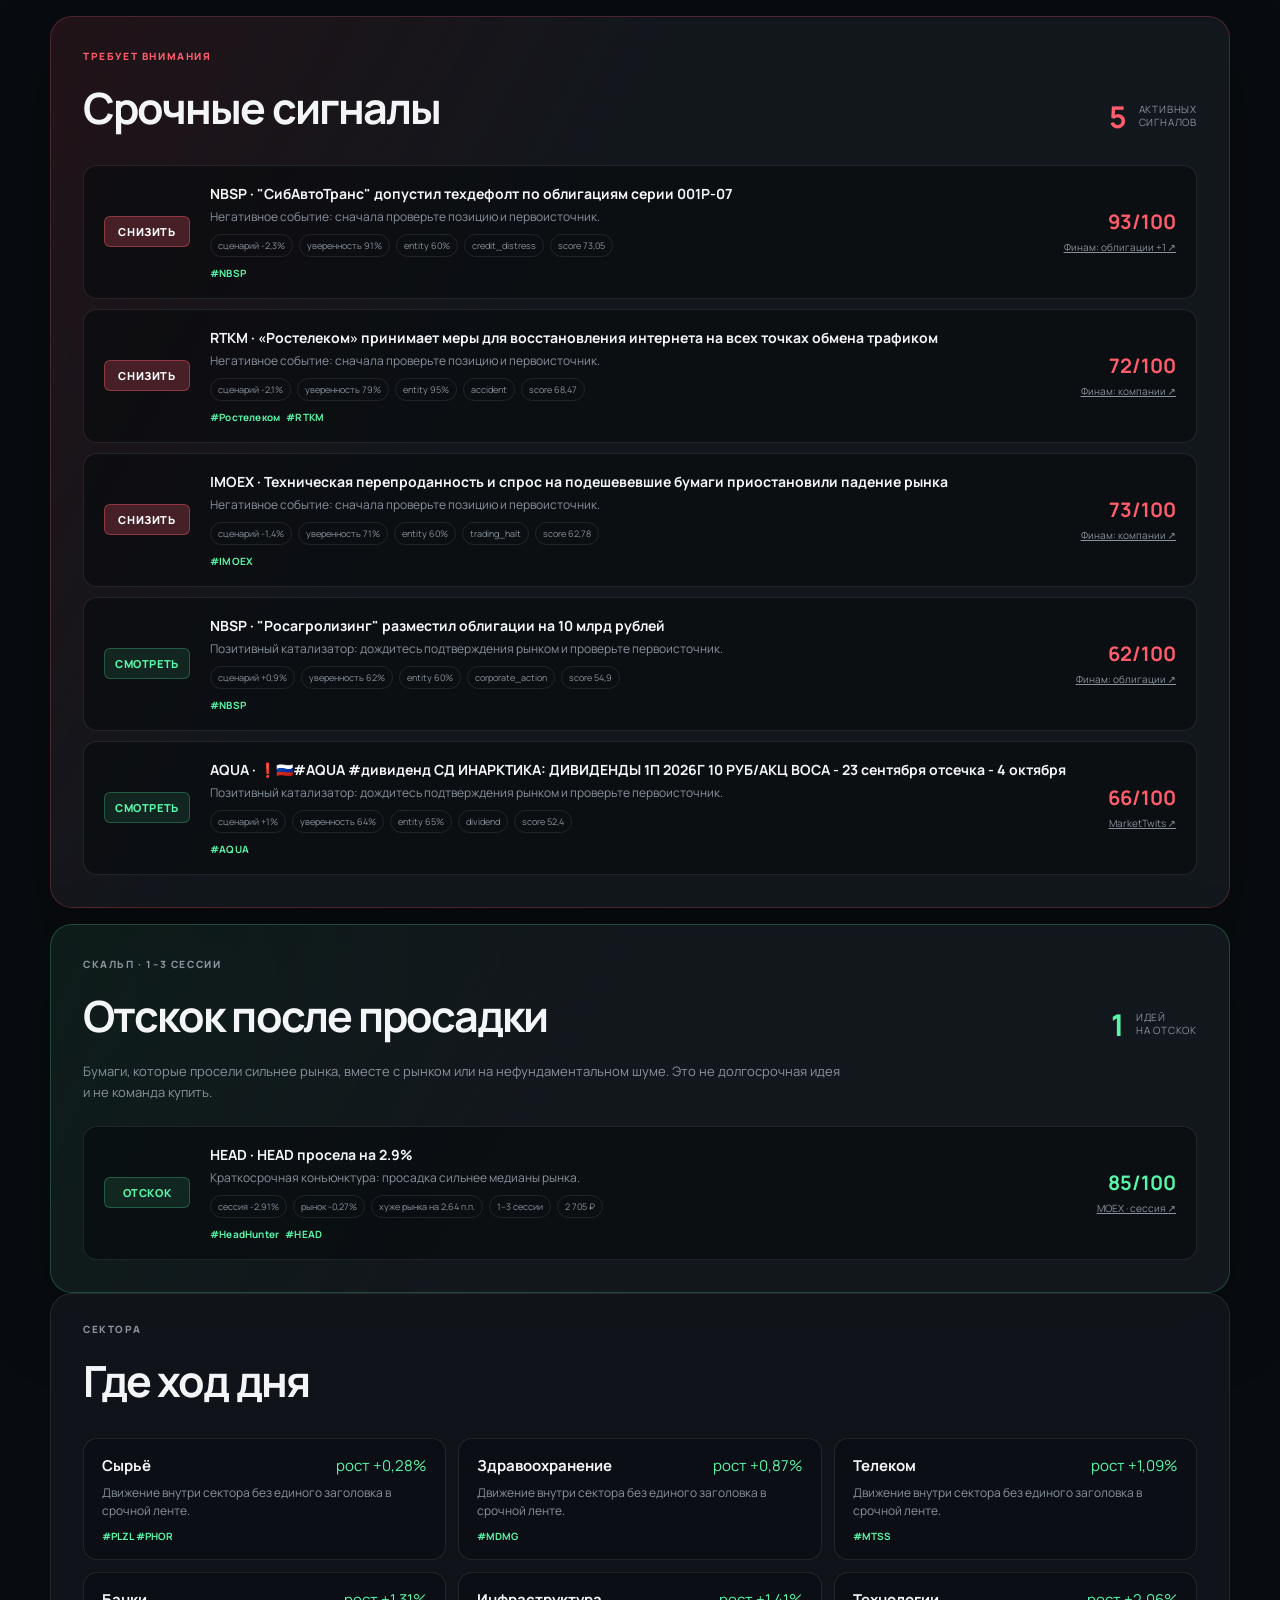
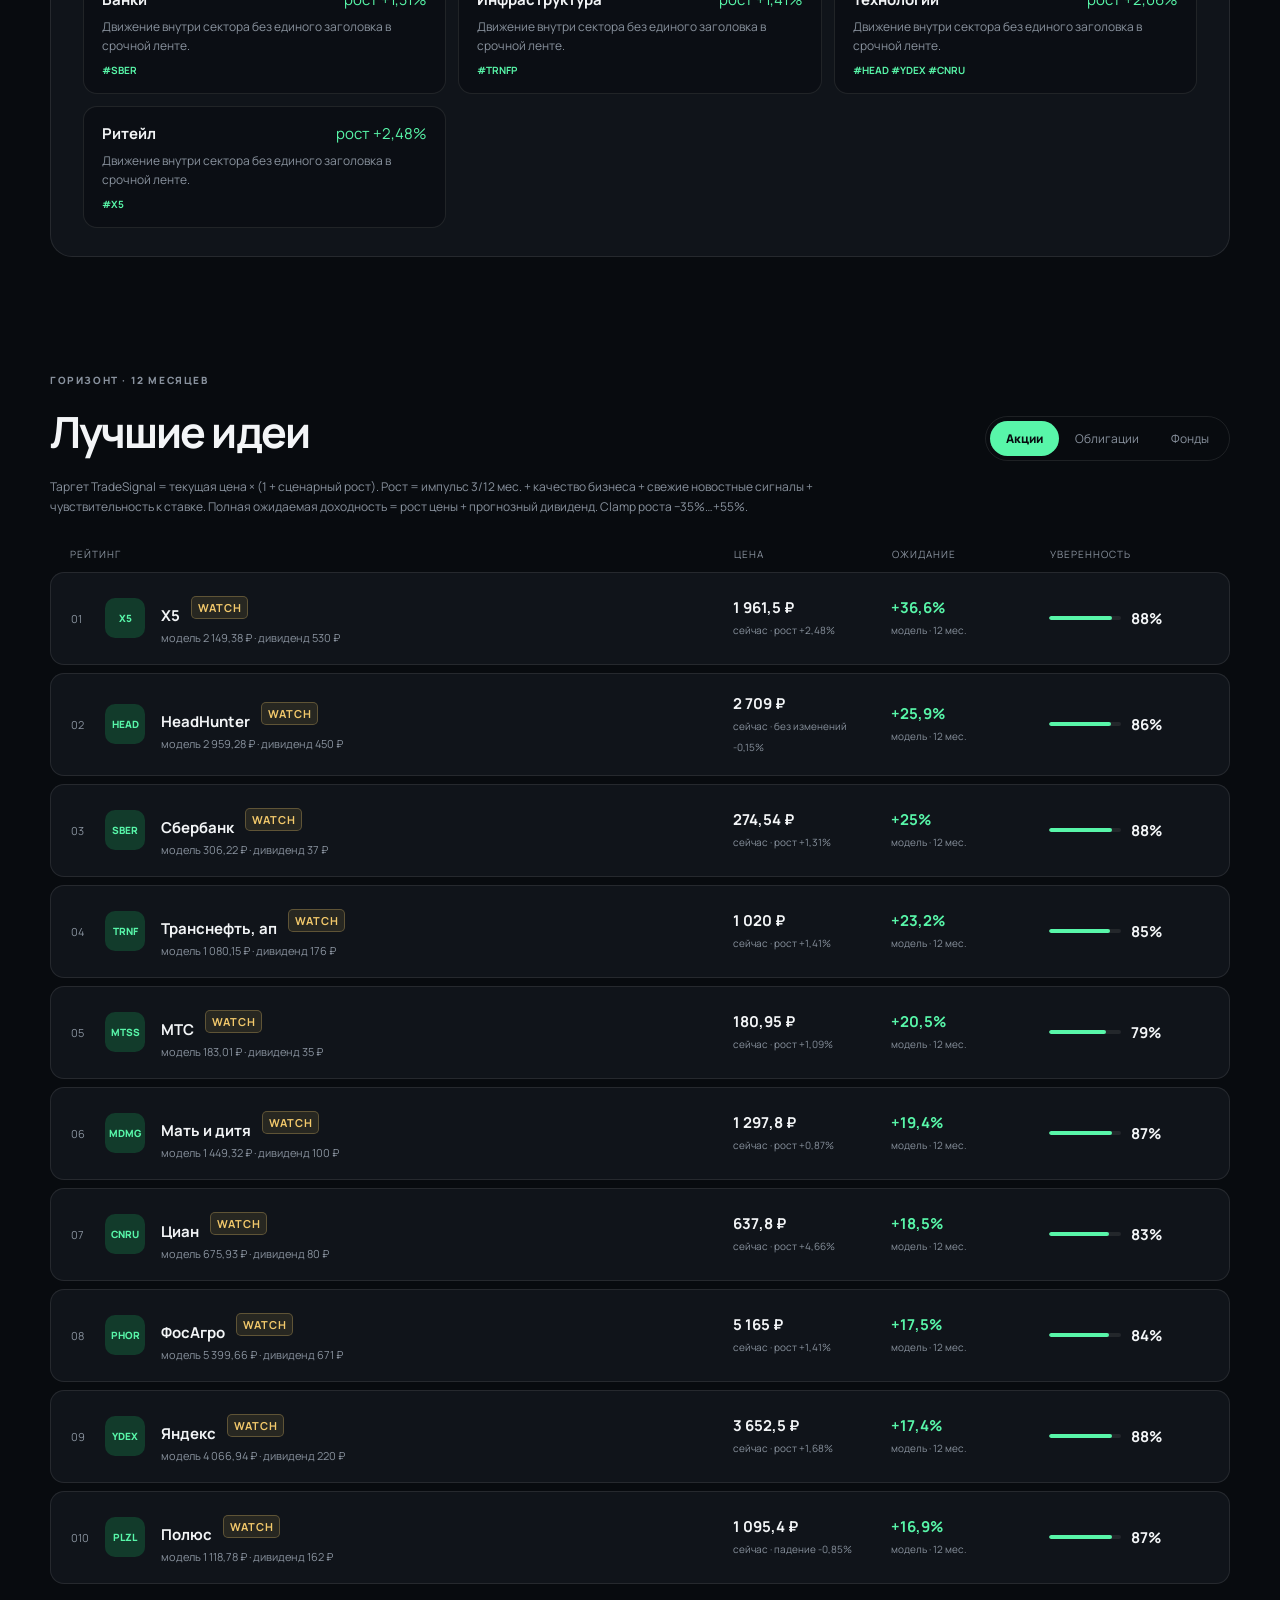
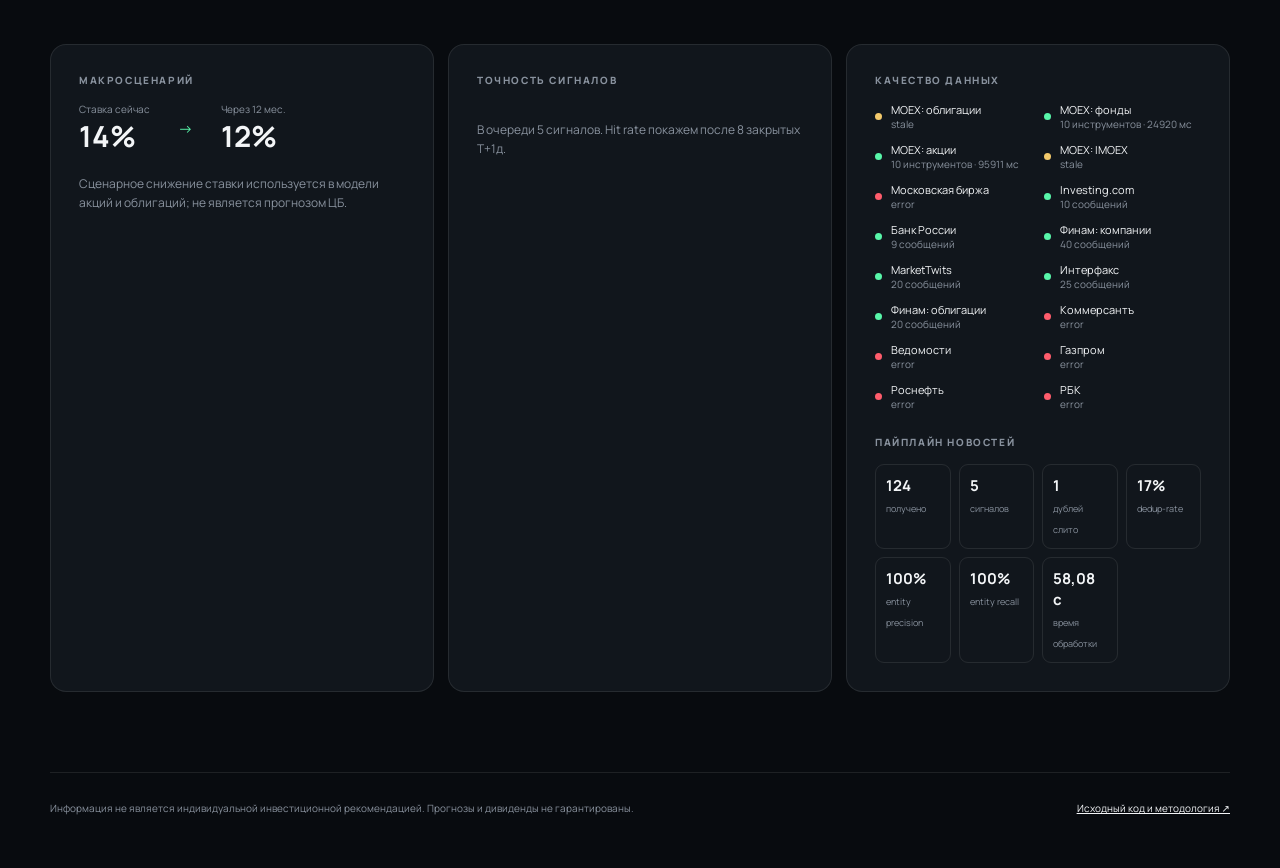
==== commit 3469afde: "Add catalyst-to-reaction layer and T+1 signal accuracy. Compare urgent news with actual price moves," ====
--- a/index.html
+++ b/index.html
@@ -27,7 +27,7 @@
       <div>
         <p class="eyebrow">МОСКОВСКАЯ БИРЖА · СИСТЕМНЫЙ ВЗГЛЯД</p>
         <h1>Решения на фактах.<br><span>Не на шуме.</span></h1>
-        <p class="hero-copy">Сводим котировки, прогнозы аналитиков и рыночные тенденции в один понятный сигнал.</p>
+        <p class="hero-copy">Событие → влияние на бумагу → реакция рынка. Ищем, где рынок ещё не успел или отреагировал странно.</p>
       </div>
       <div class="hero-meta">
         <span>СНИМОК РЫНКА</span>
@@ -35,6 +35,8 @@
         <small>МСК · котировки MOEX могут быть задержаны ≥15 минут</small>
       </div>
     </section>
+
+    <div class="tape" id="market-tape" aria-label="Котировки сессии"></div>
 
     <section class="brief-section" aria-labelledby="brief-title">
       <div class="brief-heading">
@@ -65,6 +67,56 @@
       </div>
     </section>
 
+    <section class="pulse-section" aria-labelledby="pulse-title">
+      <div class="urgent-heading">
+        <div>
+          <p class="eyebrow">MARKET PULSE</p>
+          <h2 id="pulse-title">Что важно сейчас</h2>
+        </div>
+      </div>
+      <div class="pulse-grid" id="pulse-grid"></div>
+    </section>
+
+    <section class="delta-section" aria-labelledby="delta-title">
+      <div class="urgent-heading">
+        <div>
+          <p class="eyebrow">С ПРОШЛОГО СНИМКА</p>
+          <h2 id="delta-title">Что изменилось</h2>
+        </div>
+      </div>
+      <div id="delta-list" class="delta-list"></div>
+    </section>
+
+    <section class="driver-section" aria-labelledby="driver-title">
+      <div class="urgent-heading">
+        <div>
+          <p class="eyebrow">ПОЧЕМУ СЕГОДНЯ</p>
+          <h2 id="driver-title">Что движет рынком</h2>
+        </div>
+      </div>
+      <div id="driver-list" class="driver-list"></div>
+    </section>
+
+    <section class="catalyst-section" aria-labelledby="catalyst-title">
+      <div class="urgent-heading">
+        <div>
+          <p class="eyebrow">КАТАЛИЗАТОРЫ</p>
+          <h2 id="catalyst-title">Событие и реакция</h2>
+        </div>
+      </div>
+      <div id="catalyst-list" class="urgent-list"></div>
+    </section>
+
+    <section class="anomaly-section" aria-labelledby="anomaly-title">
+      <div class="urgent-heading">
+        <div>
+          <p class="eyebrow">АНОМАЛИИ</p>
+          <h2 id="anomaly-title">Рынок отреагировал странно</h2>
+        </div>
+      </div>
+      <div id="anomaly-list" class="urgent-list"></div>
+    </section>
+
     <section class="urgent-section" aria-labelledby="urgent-title">
       <div class="urgent-heading">
         <div>
@@ -90,6 +142,16 @@
       <div id="scalp-list" class="urgent-list">
         <div class="empty-state">Ищем аномальные просадки…</div>
       </div>
+    </section>
+
+    <section class="sector-section" aria-labelledby="sector-title">
+      <div class="urgent-heading">
+        <div>
+          <p class="eyebrow">СЕКТОРА</p>
+          <h2 id="sector-title">Где ход дня</h2>
+        </div>
+      </div>
+      <div id="sector-list" class="sector-list"></div>
     </section>
 
     <section class="ideas-section">
@@ -122,6 +184,11 @@
         <p id="macro-note"></p>
       </article>
       <article class="context-card">
+        <p class="eyebrow">ТОЧНОСТЬ СИГНАЛОВ</p>
+        <div id="accuracy-metrics" class="pipeline-metrics"></div>
+        <p id="accuracy-note" class="accuracy-note">Hit rate появится, когда накопится история T+1д.</p>
+      </article>
+      <article class="context-card">
         <p class="eyebrow">КАЧЕСТВО ДАННЫХ</p>
         <div id="source-health" class="source-health"></div>
         <p class="eyebrow pipeline-title">ПАЙПЛАЙН НОВОСТЕЙ</p>
@@ -160,6 +227,10 @@
       <p>Компании связываются с тикерами по явным кодам, ISIN и базе алиасов. Похожие заголовки внутри одной компании объединяются. Sentiment и сценарная реакция цены рассчитаны прозрачной правиловой моделью, а не являются прогнозом гарантированной доходности.</p>
     </div>
     <div class="method-block">
+      <b>Катализаторы и аномалии</b>
+      <p>Срочный сигнал сравнивается с фактическим дневным ходом бумаги. Underreaction — сильное событие при слабой цене. Аномалия — новость и цена смотрят в разные стороны. Hit rate считается по истории снимков, без отдельной базы.</p>
+    </div>
+    <div class="method-block">
       <b>Скальп · отскок</b>
       <p>Ищем бумаги, которые за сессию просели сильнее медианы вселенной, вместе с общим спадом или на нефундаментальной новости (арест, иск, шум). Фундаментальный негатив — дефолт, санкции, halt, profit warning — в этот список не попадает.</p>
     </div>
--- a/styles.css
+++ b/styles.css
@@ -87,6 +87,63 @@
 }
 .brief-grid b { display: block; font-size: 10px; letter-spacing: .12em; text-transform: uppercase; color: var(--muted); margin-bottom: 8px; }
 .brief-grid p { margin: 0; color: var(--text); font-size: 13px; line-height: 1.55; }
+
+.tape {
+  display: grid;
+  grid-template-columns: repeat(3, 1fr);
+  gap: 10px;
+  margin: 0 0 18px;
+}
+.tape-item {
+  background: var(--panel);
+  border: 1px solid var(--line);
+  border-radius: 14px;
+  padding: 14px 16px;
+}
+.tape-item span { display: block; color: var(--muted); font-size: 10px; letter-spacing: .12em; font-weight: 800; }
+.tape-item b { display: block; font-size: 22px; letter-spacing: -.03em; margin: 4px 0 2px; }
+.tape-item small { font-size: 11px; font-weight: 700; }
+.tape-item small.up, .sector-card span.up, .driver-sides .up { color: var(--green); }
+.tape-item small.down, .sector-card span.down, .driver-sides .down { color: var(--red); }
+.tape-item small.flat { color: var(--amber); }
+
+.pulse-section, .delta-section, .driver-section, .catalyst-section, .anomaly-section, .sector-section {
+  margin: 0 0 16px;
+  background: var(--panel);
+  border: 1px solid var(--line);
+  border-radius: 22px;
+  padding: 28px 32px;
+}
+.catalyst-section { background: linear-gradient(120deg, rgba(75,118,255,.1), rgba(20,25,31,.9) 42%); border-color: rgba(75,118,255,.22); }
+.anomaly-section { background: linear-gradient(120deg, rgba(243,201,107,.08), rgba(20,25,31,.9) 42%); border-color: rgba(243,201,107,.22); }
+.pulse-grid, .sector-list, .driver-list { display: grid; grid-template-columns: repeat(3, 1fr); gap: 12px; }
+.pulse-card, .sector-card, .driver-card {
+  background: rgba(8,11,15,.5);
+  border: 1px solid var(--line);
+  border-radius: 14px;
+  padding: 16px 18px;
+}
+.pulse-card h3, .driver-card h3 { font-size: 14px; margin: 0 0 8px; line-height: 1.35; }
+.pulse-card p, .driver-card p, .sector-card p { margin: 0; color: var(--muted); font-size: 12px; line-height: 1.55; }
+.pulse-regime { grid-column: 1 / -1; margin: 4px 0 0; color: var(--muted); font-size: 13px; }
+.delta-list p { margin: 0 0 8px; color: var(--text); font-size: 13px; line-height: 1.5; }
+.delta-list p:last-child { margin-bottom: 0; }
+.driver-sides { display: flex; flex-wrap: wrap; gap: 8px; margin-top: 10px; font-size: 11px; font-weight: 700; }
+.sector-card div { display: flex; justify-content: space-between; gap: 10px; align-items: baseline; margin-bottom: 8px; }
+.sector-card small { display: block; margin-top: 8px; color: var(--green); font-size: 10px; font-weight: 700; }
+.stance {
+  display: inline-block;
+  margin-left: 8px;
+  font-size: 9px;
+  letter-spacing: .08em;
+  padding: 3px 6px;
+  border-radius: 5px;
+  vertical-align: 2px;
+}
+.stance.buy { color: var(--green); background: rgba(88,246,169,.1); border: 1px solid rgba(88,246,169,.28); }
+.stance.watch { color: var(--amber); background: rgba(243,201,107,.1); border: 1px solid rgba(243,201,107,.28); }
+.stance.avoid { color: var(--red); background: rgba(255,93,108,.12); border: 1px solid rgba(255,93,108,.32); }
+.accuracy-note { color: var(--muted); font-size: 12px; line-height: 1.55; margin: 14px 0 0; }
 
 .urgent-section {
   background: linear-gradient(120deg, rgba(255,93,108,.1), rgba(20,25,31,.9) 38%);
@@ -156,7 +213,7 @@
 .rank-number { color: var(--muted); font-size: 11px; width: 18px; }
 .ticker-icon { width: 40px; height: 40px; border-radius: 10px; background: var(--green-deep); color: var(--green); display: grid; place-items: center; font-size: 10px; font-weight: 800; }
 .instrument-name { min-width: 0; }
-.instrument-name b, .instrument-name span { display: block; }
+.instrument-name b, .instrument-name > span { display: block; }
 .instrument-name span { color: var(--muted); font-size: 11px; margin-top: 4px; white-space: nowrap; overflow: hidden; text-overflow: ellipsis; max-width: 330px; }
 .metric b { display: block; font-size: 15px; }
 .metric small { color: var(--muted); font-size: 10px; }
@@ -169,7 +226,7 @@
 .details b { color: var(--text); display: block; margin-bottom: 3px; }
 .driver-line { display: block; margin-top: 7px; color: var(--green); font-size: 11px; }
 
-.context-grid { display: grid; grid-template-columns: 1fr 1fr; gap: 14px; margin-bottom: 80px; }
+.context-grid { display: grid; grid-template-columns: 1fr 1fr 1fr; gap: 14px; margin-bottom: 80px; }
 .context-card { padding: 28px; background: var(--panel-2); border: 1px solid var(--line); border-radius: 16px; }
 .context-card > p:last-child { color: var(--muted); font-size: 12px; line-height: 1.6; margin: 18px 0 0; }
 .rate-row { display: flex; align-items: center; gap: 28px; }
@@ -207,6 +264,7 @@
   .instrument { grid-column: 1 / -1; }
   .details { display: grid; }
   .context-grid { grid-template-columns: 1fr; }
+  .tape, .pulse-grid, .sector-list, .driver-list { grid-template-columns: 1fr; }
 }
 @media (max-width: 560px) {
   .site-header, main, footer { width: min(100% - 28px, 1180px); }
@@ -220,6 +278,7 @@
   .brief-heading { align-items: flex-start; flex-direction: column; }
   .brief-index { text-align: left; }
   .brief-grid { grid-template-columns: 1fr; }
+  .pulse-section, .delta-section, .driver-section, .catalyst-section, .anomaly-section, .sector-section { padding: 22px 18px; }
   .urgent-card { grid-template-columns: 70px 1fr; gap: 13px; }
   .urgent-source { grid-column: 2; text-align: left; display: flex; gap: 8px; align-items: center; }
   .urgent-source b { font-size: 14px; }
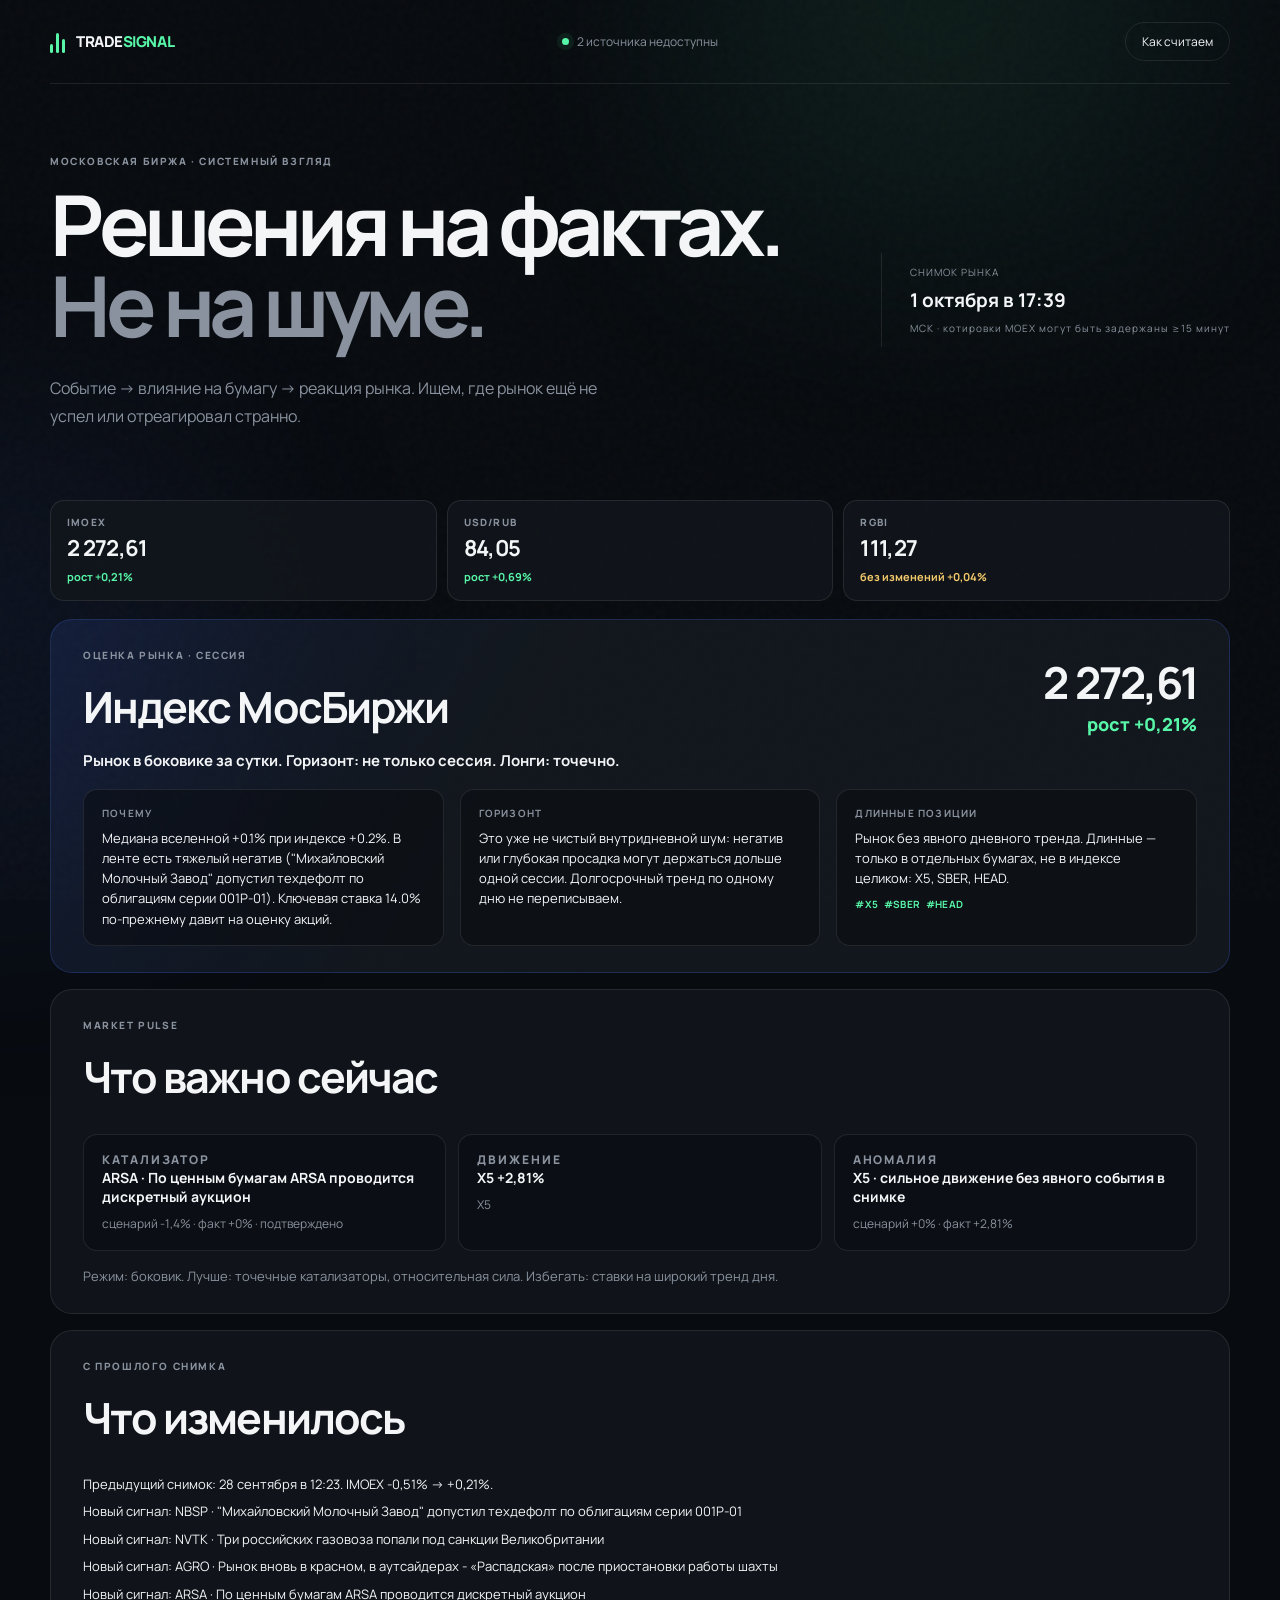
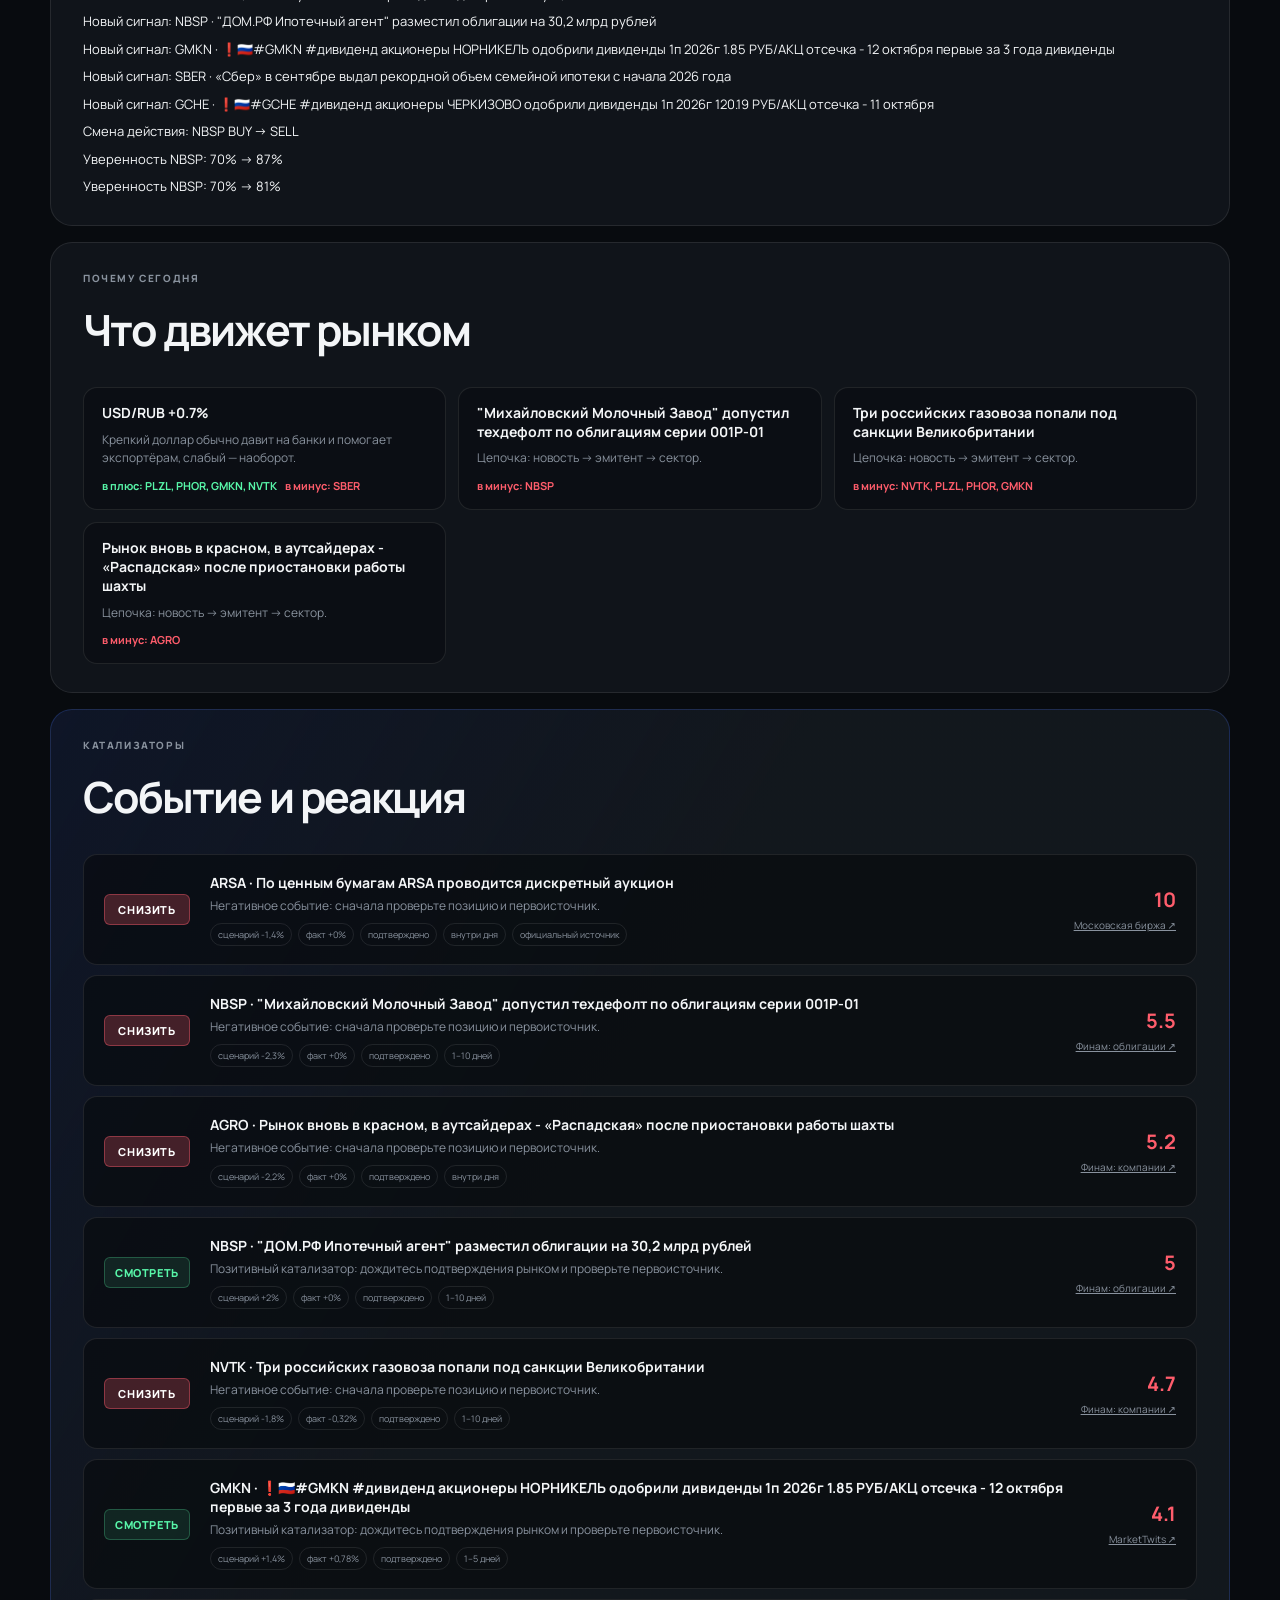
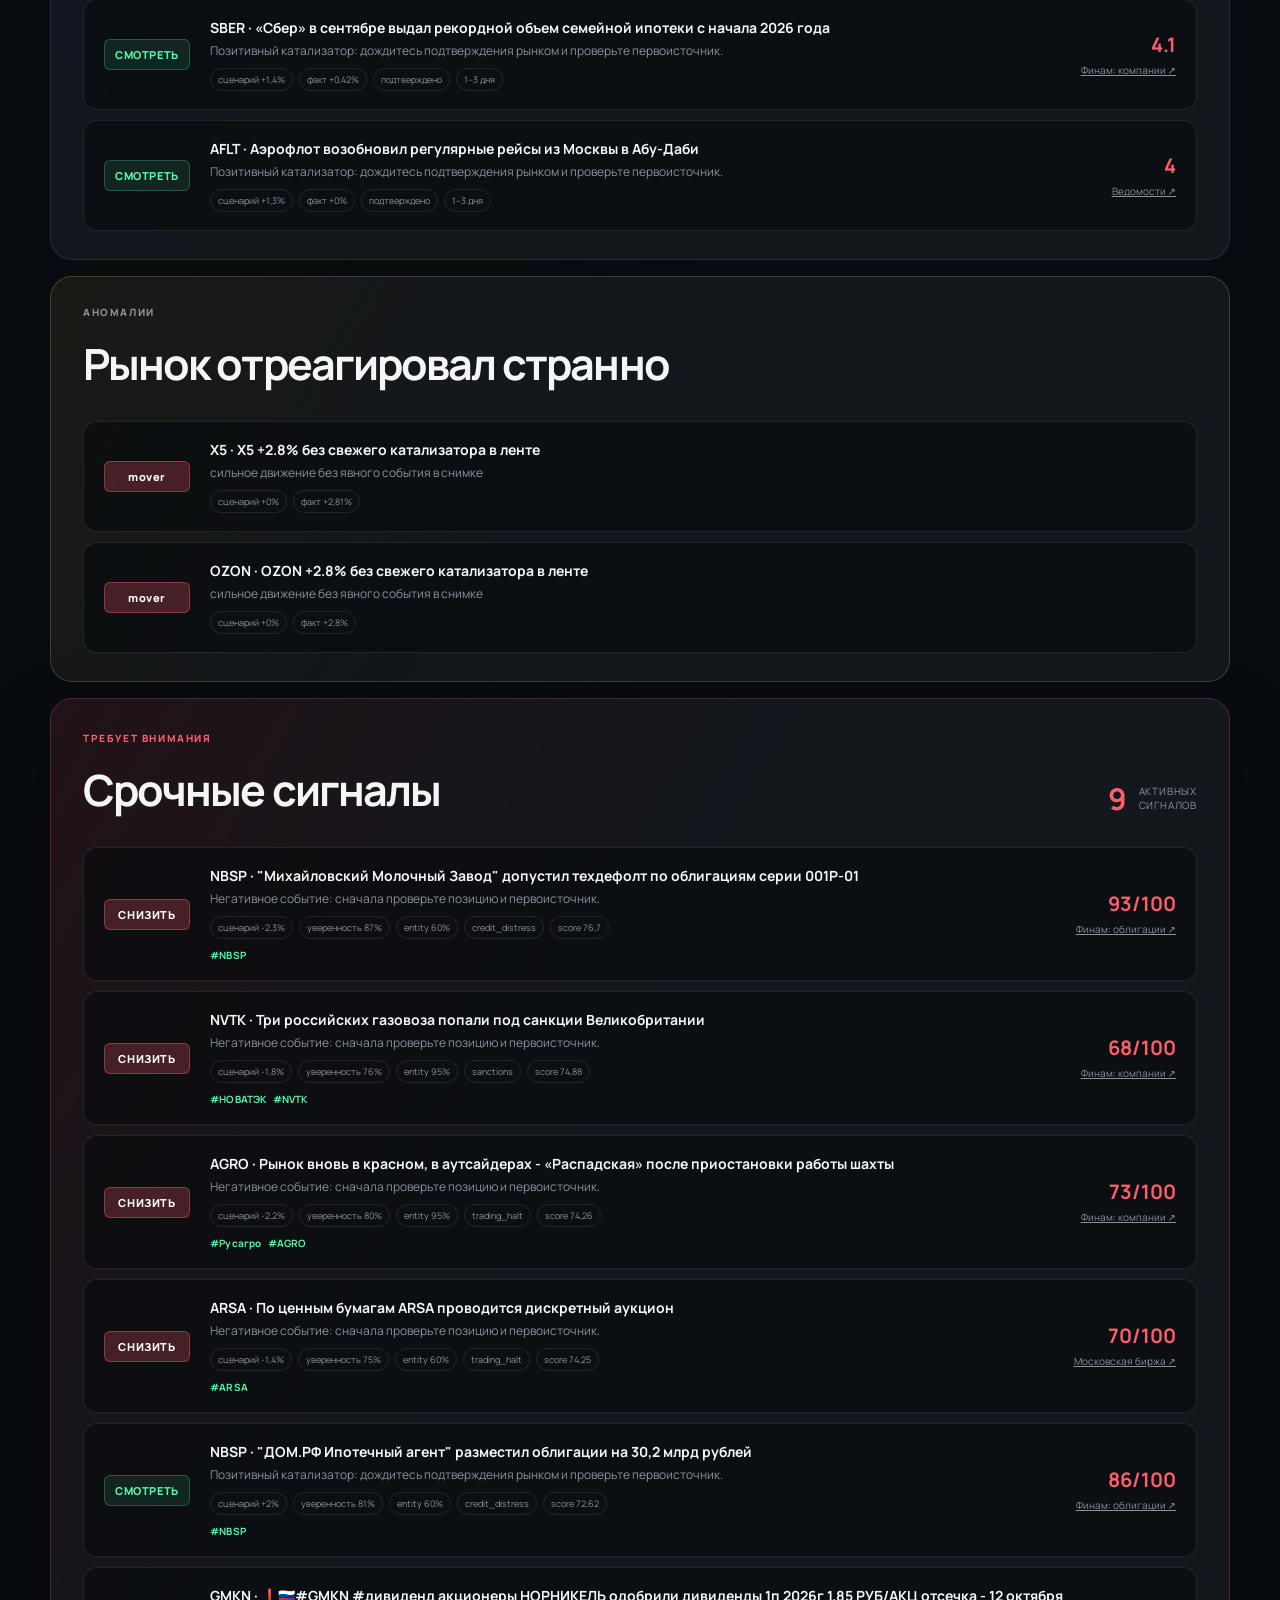
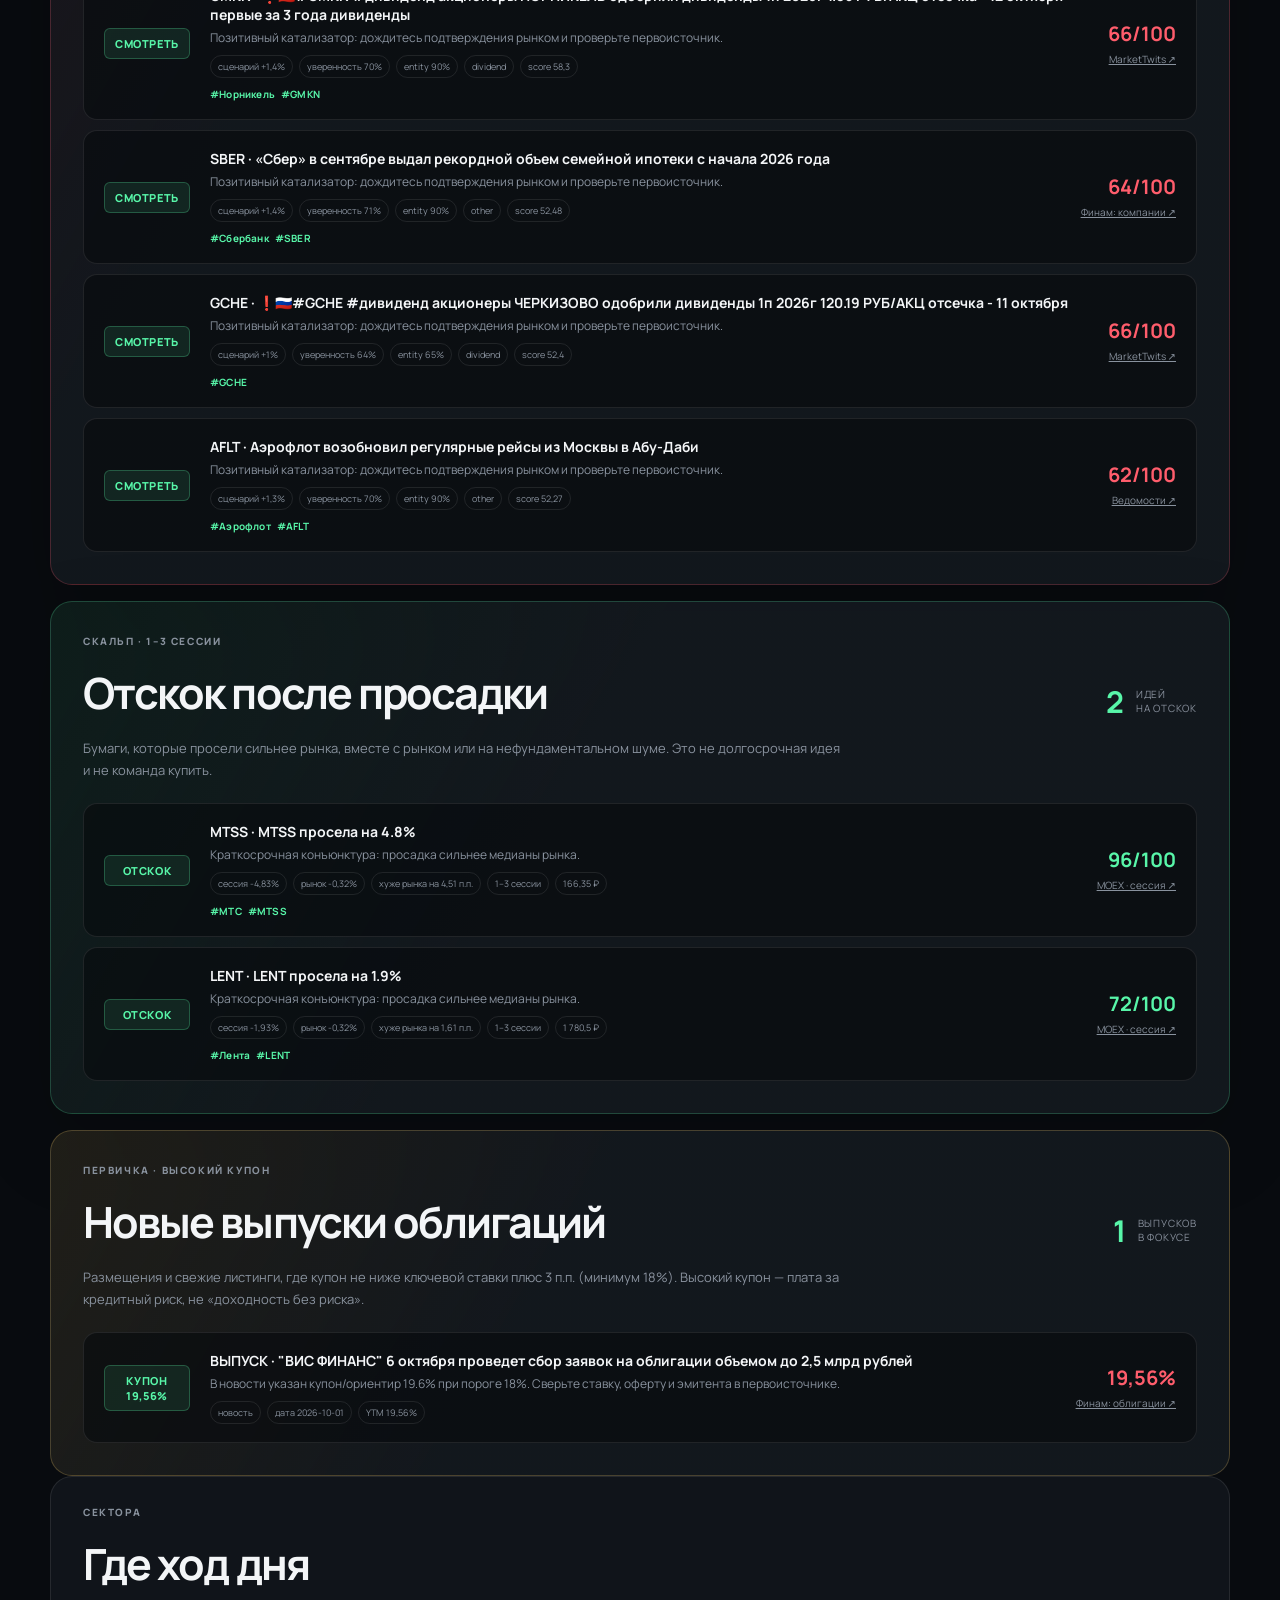
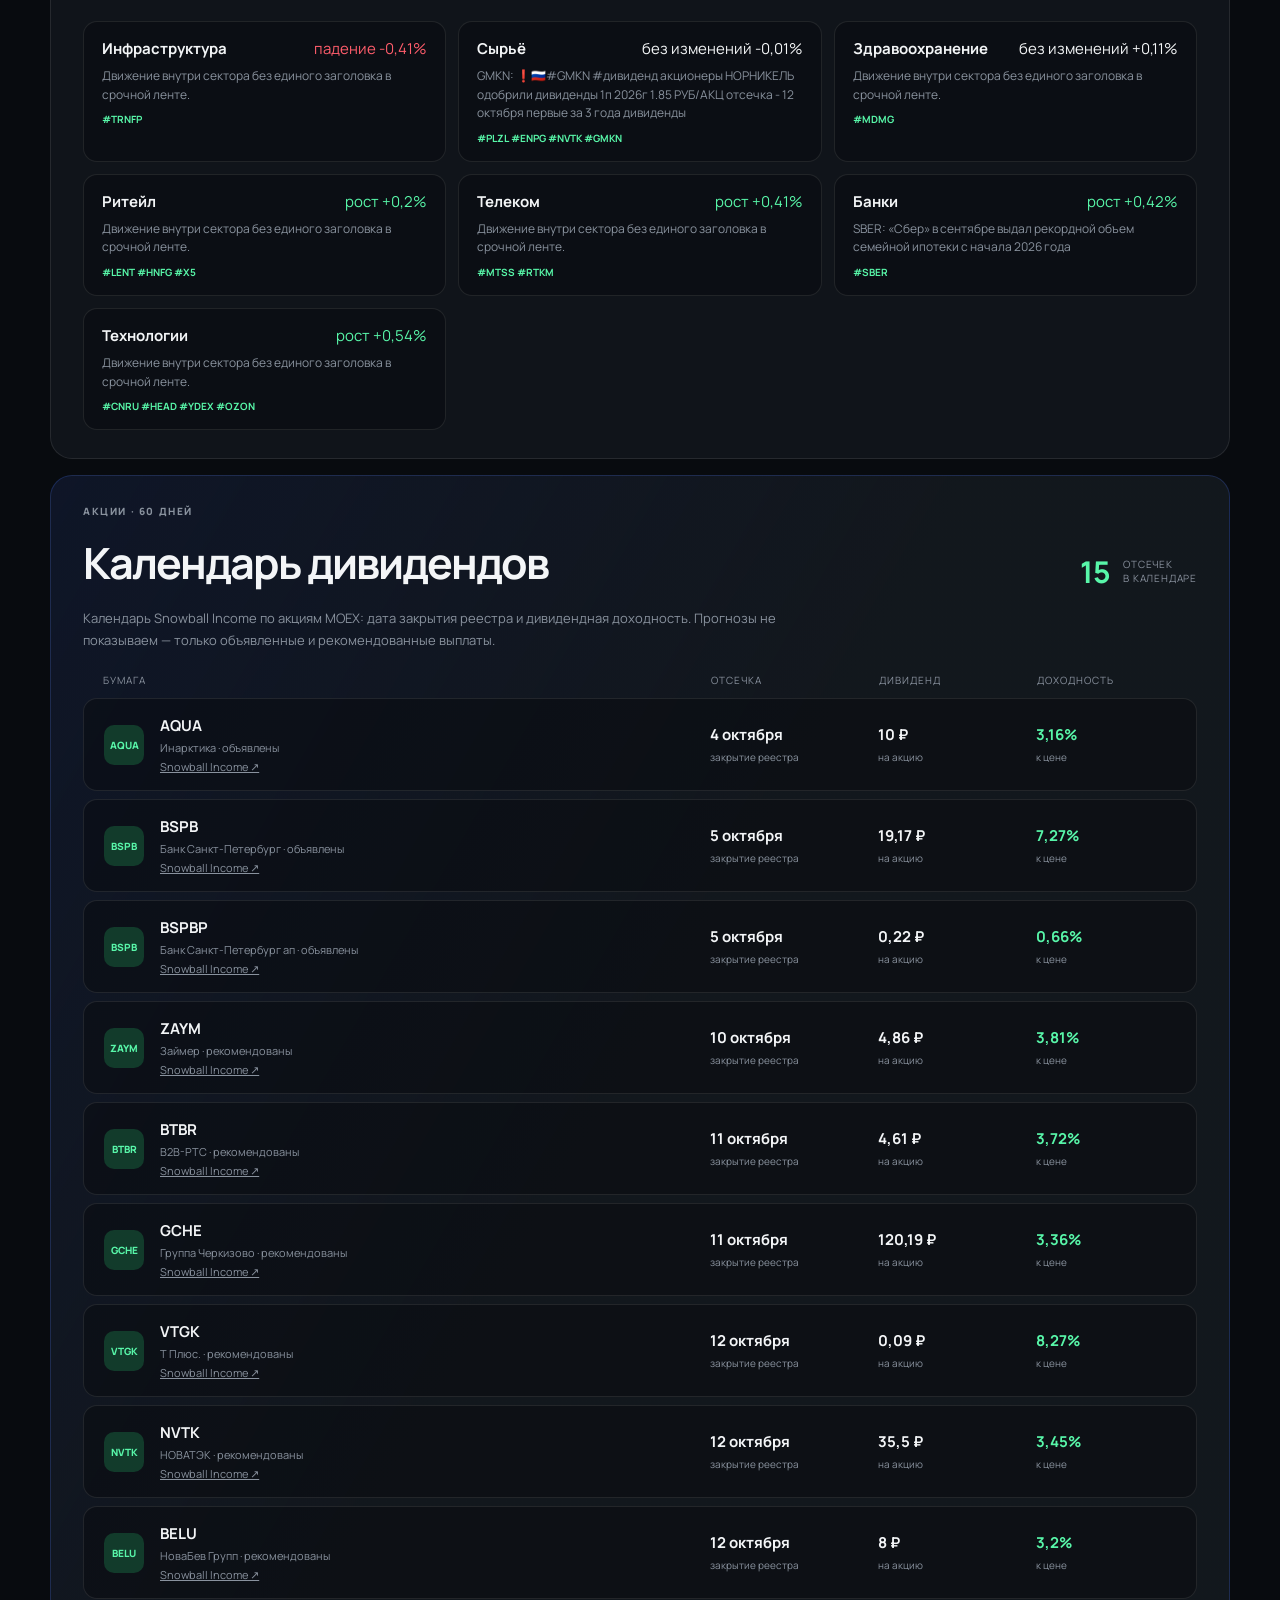
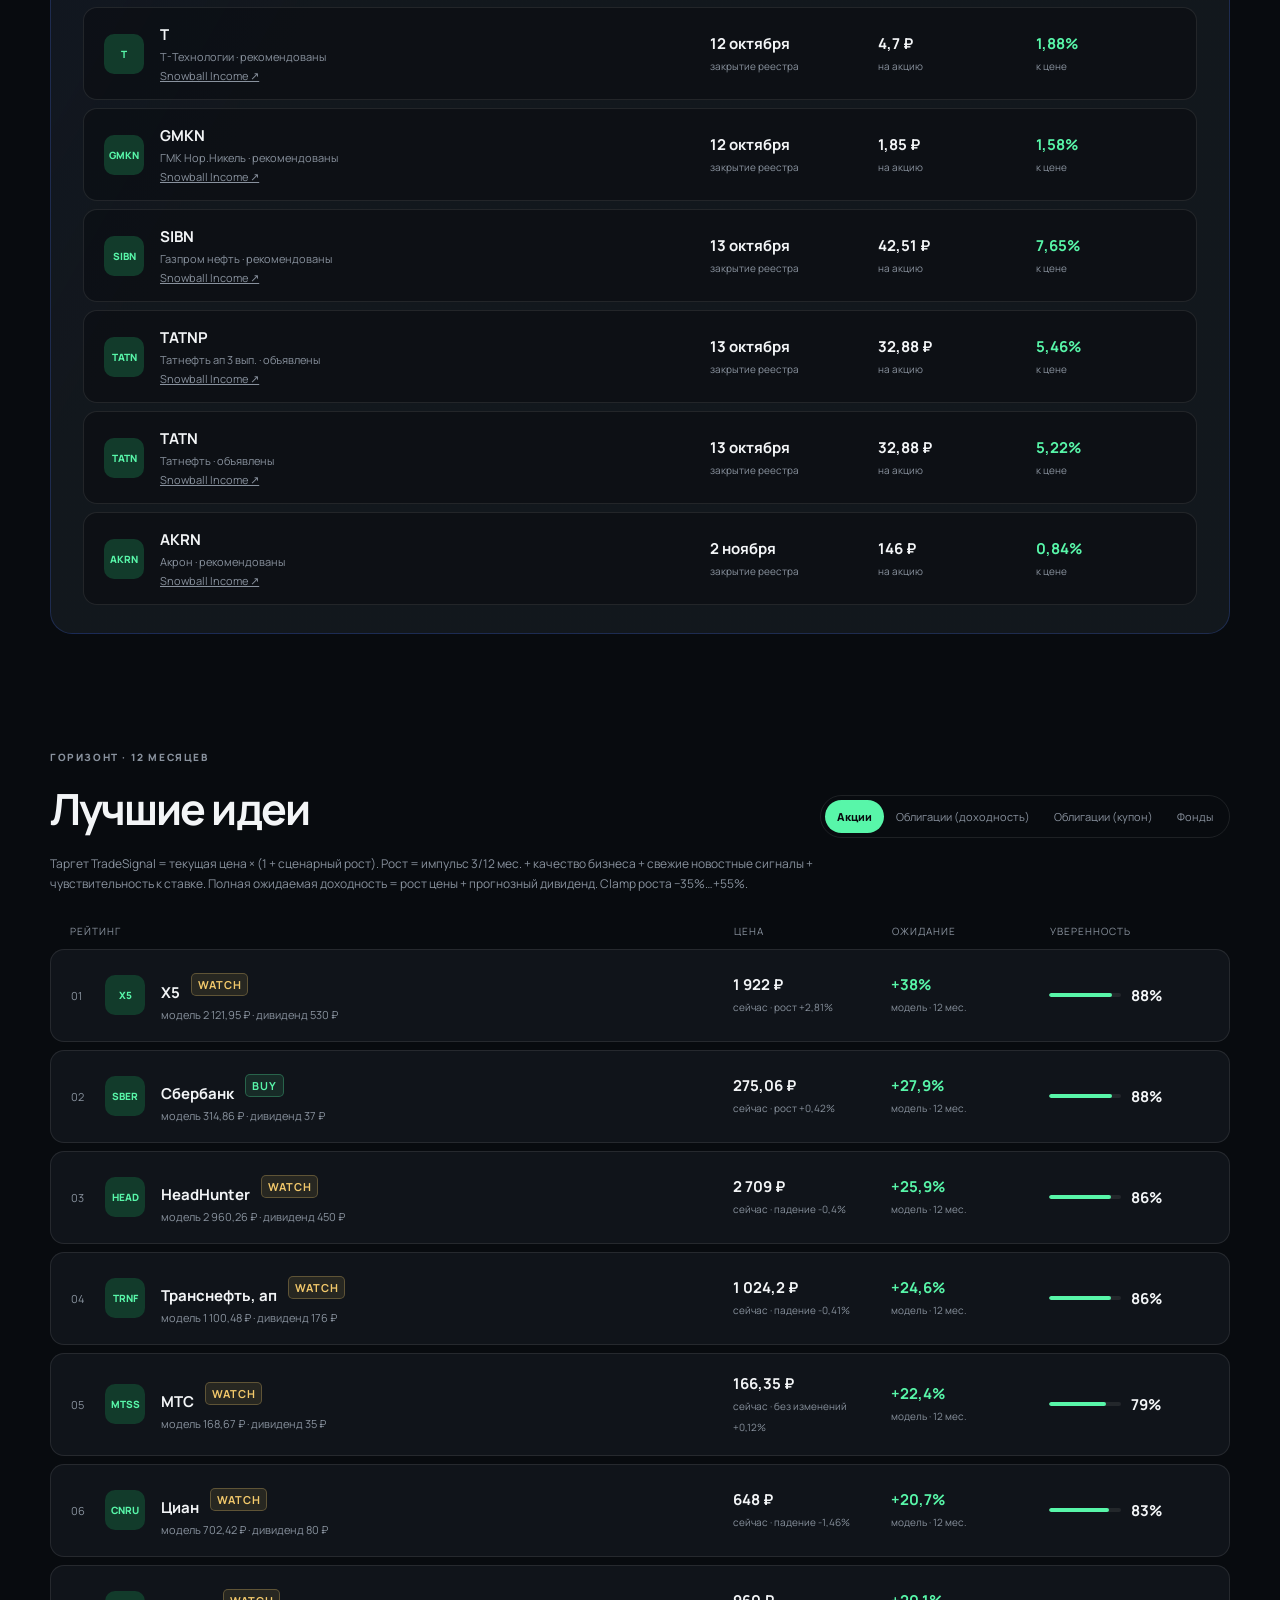
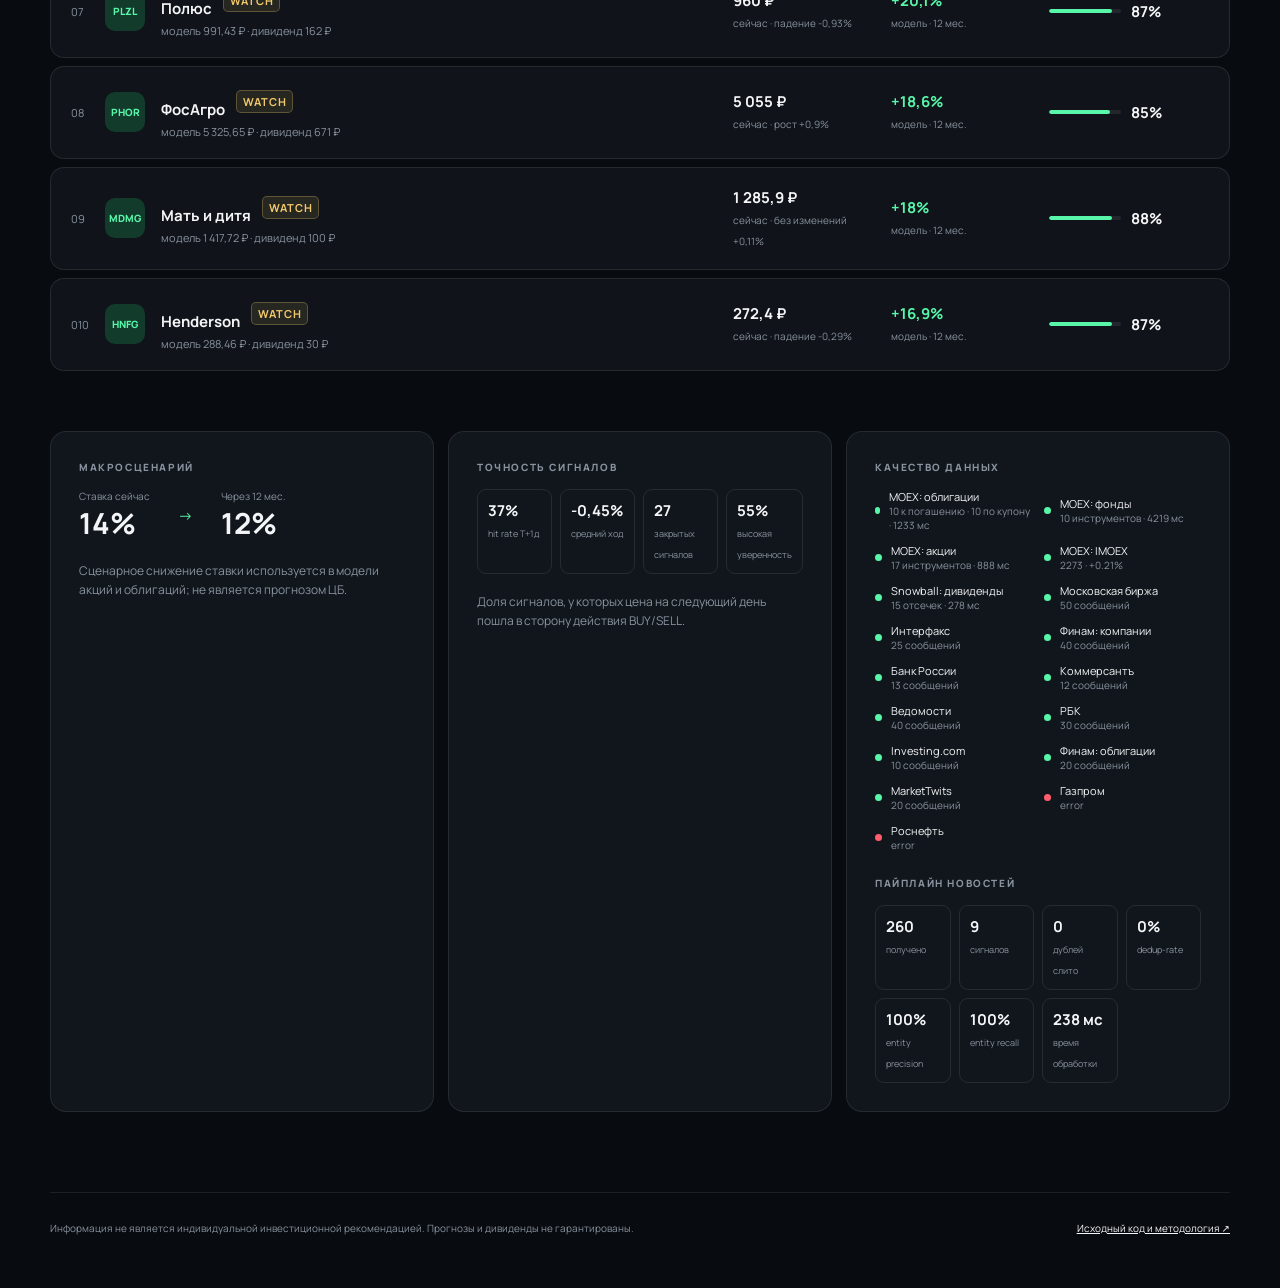
==== commit 2154a345: "Show confirmed dividend cutoffs and stop false news tags. Co-authored-by: Cursor <cursoragent@cursor" ====
--- a/index.html
+++ b/index.html
@@ -8,7 +8,7 @@
   <link rel="preconnect" href="https://fonts.googleapis.com">
   <link rel="preconnect" href="https://fonts.gstatic.com" crossorigin>
   <link href="https://fonts.googleapis.com/css2?family=Manrope:wght@400;500;600;700;800&display=swap" rel="stylesheet">
-  <link rel="stylesheet" href="styles.css">
+  <link rel="stylesheet" href="styles.css?v=divcal-2">
 </head>
 <body>
   <div class="ambient ambient-a"></div>
@@ -144,6 +144,20 @@
       </div>
     </section>
 
+    <section class="issue-section" aria-labelledby="issue-title">
+      <div class="urgent-heading">
+        <div>
+          <p class="eyebrow">ПЕРВИЧКА · ВЫСОКИЙ КУПОН</p>
+          <h2 id="issue-title">Новые выпуски облигаций</h2>
+        </div>
+        <div class="signal-count scalp-count"><b id="issue-count">0</b><span>выпусков<br>в фокусе</span></div>
+      </div>
+      <p class="scalp-note">Размещения и свежие листинги, где купон не ниже ключевой ставки плюс 3 п.п. (минимум 18%). Высокий купон — плата за кредитный риск, не «доходность без риска».</p>
+      <div id="high-coupon-issues" class="urgent-list">
+        <div class="empty-state">Ищем новые выпуски с высоким купоном…</div>
+      </div>
+    </section>
+
     <section class="sector-section" aria-labelledby="sector-title">
       <div class="urgent-heading">
         <div>
@@ -154,6 +168,23 @@
       <div id="sector-list" class="sector-list"></div>
     </section>
 
+    <section class="dividend-section" aria-labelledby="dividend-title">
+      <div class="urgent-heading">
+        <div>
+          <p class="eyebrow">АКЦИИ · 60 ДНЕЙ</p>
+          <h2 id="dividend-title">Календарь дивидендов</h2>
+        </div>
+        <div class="signal-count dividend-count"><b id="dividend-count">0</b><span>отсечек<br>в календаре</span></div>
+      </div>
+      <p class="scalp-note">Календарь Snowball Income по акциям MOEX: дата закрытия реестра и дивидендная доходность. Прогнозы не показываем — только объявленные и рекомендованные выплаты.</p>
+      <div class="dividend-head">
+        <span>Бумага</span><span>Отсечка</span><span>Дивиденд</span><span>Доходность</span>
+      </div>
+      <div id="dividend-calendar" class="dividend-list">
+        <div class="empty-state">Проверяем официальные отсечки…</div>
+      </div>
+    </section>
+
     <section class="ideas-section">
       <div class="section-heading">
         <div>
@@ -162,7 +193,8 @@
         </div>
         <div class="tabs" role="tablist" aria-label="Тип инструмента">
           <button class="tab active" data-type="stocks" role="tab">Акции</button>
-          <button class="tab" data-type="bonds" role="tab">Облигации</button>
+          <button class="tab" data-type="bonds" role="tab">Облигации (доходность)</button>
+          <button class="tab" data-type="couponBonds" role="tab">Облигации (купон)</button>
           <button class="tab" data-type="funds" role="tab">Фонды</button>
         </div>
       </div>
@@ -234,9 +266,17 @@
       <b>Скальп · отскок</b>
       <p>Ищем бумаги, которые за сессию просели сильнее медианы вселенной, вместе с общим спадом или на нефундаментальной новости (арест, иск, шум). Фундаментальный негатив — дефолт, санкции, halt, profit warning — в этот список не попадает.</p>
     </div>
+    <div class="method-block">
+      <b>Облигации · доходность и купон</b>
+      <p>Вкладка «доходность» — сценарий на 12 месяцев (YTM плюс эффект ставки). Вкладка «купон» сортирует те же торгуемые выпуски по номинальному купону: это не замена YTM и не оценка надёжности. Новые выпуски с очень высоким купоном собираются из новостей о размещении и из листингов MOEX за 21 день, если ставка купона не ниже ключевой + 3 п.п. (и не ниже 18%).</p>
+    </div>
+    <div class="method-block">
+      <b>Календарь дивидендов</b>
+      <p>Ближайшие 60 дней — календарь Snowball Income по российским акциям. Берём дату закрытия реестра, выплату на акцию и дивидендную доходность. Строки со статусом «прогноз» отбрасываются; остаются объявленные и рекомендованные выплаты. Это не гарантия платежа и не команда покупать к отсечке.</p>
+    </div>
     <p class="dialog-warning">Любой сигнал — повод для проверки, а не команда на сделку. Учитывайте горизонт, ликвидность и допустимый убыток.</p>
   </dialog>
 
-  <script src="app.js" defer></script>
+  <script src="app.js?v=divcal-2" defer></script>
 </body>
 </html>
--- a/styles.css
+++ b/styles.css
@@ -107,7 +107,7 @@
 .tape-item small.down, .sector-card span.down, .driver-sides .down { color: var(--red); }
 .tape-item small.flat { color: var(--amber); }
 
-.pulse-section, .delta-section, .driver-section, .catalyst-section, .anomaly-section, .sector-section {
+.pulse-section, .delta-section, .driver-section, .catalyst-section, .anomaly-section, .sector-section, .dividend-section {
   margin: 0 0 16px;
   background: var(--panel);
   border: 1px solid var(--line);
@@ -194,9 +194,38 @@
 .scalp-card .signal-tags span { color: var(--green); }
 .empty-state { color: var(--muted); padding: 22px; border: 1px dashed var(--line); border-radius: 12px; text-align: center; }
 
+.issue-section {
+  margin-top: 16px;
+  background: linear-gradient(120deg, rgba(243,201,107,.1), rgba(20,25,31,.9) 42%);
+  border: 1px solid rgba(243,201,107,.24);
+  border-radius: 22px;
+  padding: 32px;
+}
+.dividend-section {
+  background: linear-gradient(120deg, rgba(75,118,255,.1), rgba(20,25,31,.9) 42%);
+  border-color: rgba(75,118,255,.22);
+}
+.dividend-count b { color: var(--green); }
+.dividend-head, .dividend-row {
+  display: grid;
+  grid-template-columns: minmax(240px, 1.5fr) 150px 140px 140px;
+  gap: 18px;
+  align-items: center;
+}
+.dividend-head { padding: 0 20px 11px; color: var(--muted); font-size: 10px; text-transform: uppercase; letter-spacing: .1em; }
+.dividend-list { display: grid; gap: 8px; }
+.dividend-row {
+  padding: 16px 20px;
+  border: 1px solid var(--line);
+  background: rgba(8,11,15,.5);
+  border-radius: 14px;
+}
+.dividend-row .instrument-name a { display: block; color: var(--muted); font-size: 11px; margin-top: 4px; }
+.dividend-row .metric.expected b { color: var(--green); }
+.dividend-section.is-empty .dividend-head { display: none; }
 .ideas-section { padding: 100px 0 60px; }
-.tabs { display: flex; border: 1px solid var(--line); padding: 4px; border-radius: 99px; }
-.tab { border: 0; color: var(--muted); background: transparent; border-radius: 99px; padding: 9px 16px; font: inherit; font-size: 12px; cursor: pointer; }
+.tabs { display: flex; flex-wrap: wrap; border: 1px solid var(--line); padding: 4px; border-radius: 99px; }
+.tab { border: 0; color: var(--muted); background: transparent; border-radius: 99px; padding: 9px 12px; font: inherit; font-size: 11px; cursor: pointer; }
 .tab.active { color: var(--bg); background: var(--green); font-weight: 800; }
 .category-note { color: var(--muted); font-size: 12px; line-height: 1.65; max-width: 770px; min-height: 20px; margin: -12px 0 30px; }
 .ranking-head, .rank-card {
@@ -259,7 +288,9 @@
   .market-state { display: none; }
   .hero { display: block; min-height: 0; padding: 62px 0; }
   .hero-meta { margin-top: 40px; }
-  .ranking-head { display: none; }
+  .ranking-head, .dividend-head { display: none; }
+  .dividend-row { grid-template-columns: 1fr 1fr; }
+  .dividend-row .instrument { grid-column: 1 / -1; }
   .rank-card { grid-template-columns: 1fr 1fr; }
   .instrument { grid-column: 1 / -1; }
   .details { display: grid; }
@@ -274,11 +305,12 @@
   .hero-copy { font-size: 14px; }
   .urgent-section { padding: 22px 18px; }
   .scalp-section { padding: 22px 18px; }
+  .issue-section { padding: 22px 18px; }
   .brief-section { padding: 22px 18px; }
   .brief-heading { align-items: flex-start; flex-direction: column; }
   .brief-index { text-align: left; }
   .brief-grid { grid-template-columns: 1fr; }
-  .pulse-section, .delta-section, .driver-section, .catalyst-section, .anomaly-section, .sector-section { padding: 22px 18px; }
+  .pulse-section, .delta-section, .driver-section, .catalyst-section, .anomaly-section, .sector-section, .dividend-section { padding: 22px 18px; }
   .urgent-card { grid-template-columns: 70px 1fr; gap: 13px; }
   .urgent-source { grid-column: 2; text-align: left; display: flex; gap: 8px; align-items: center; }
   .urgent-source b { font-size: 14px; }
